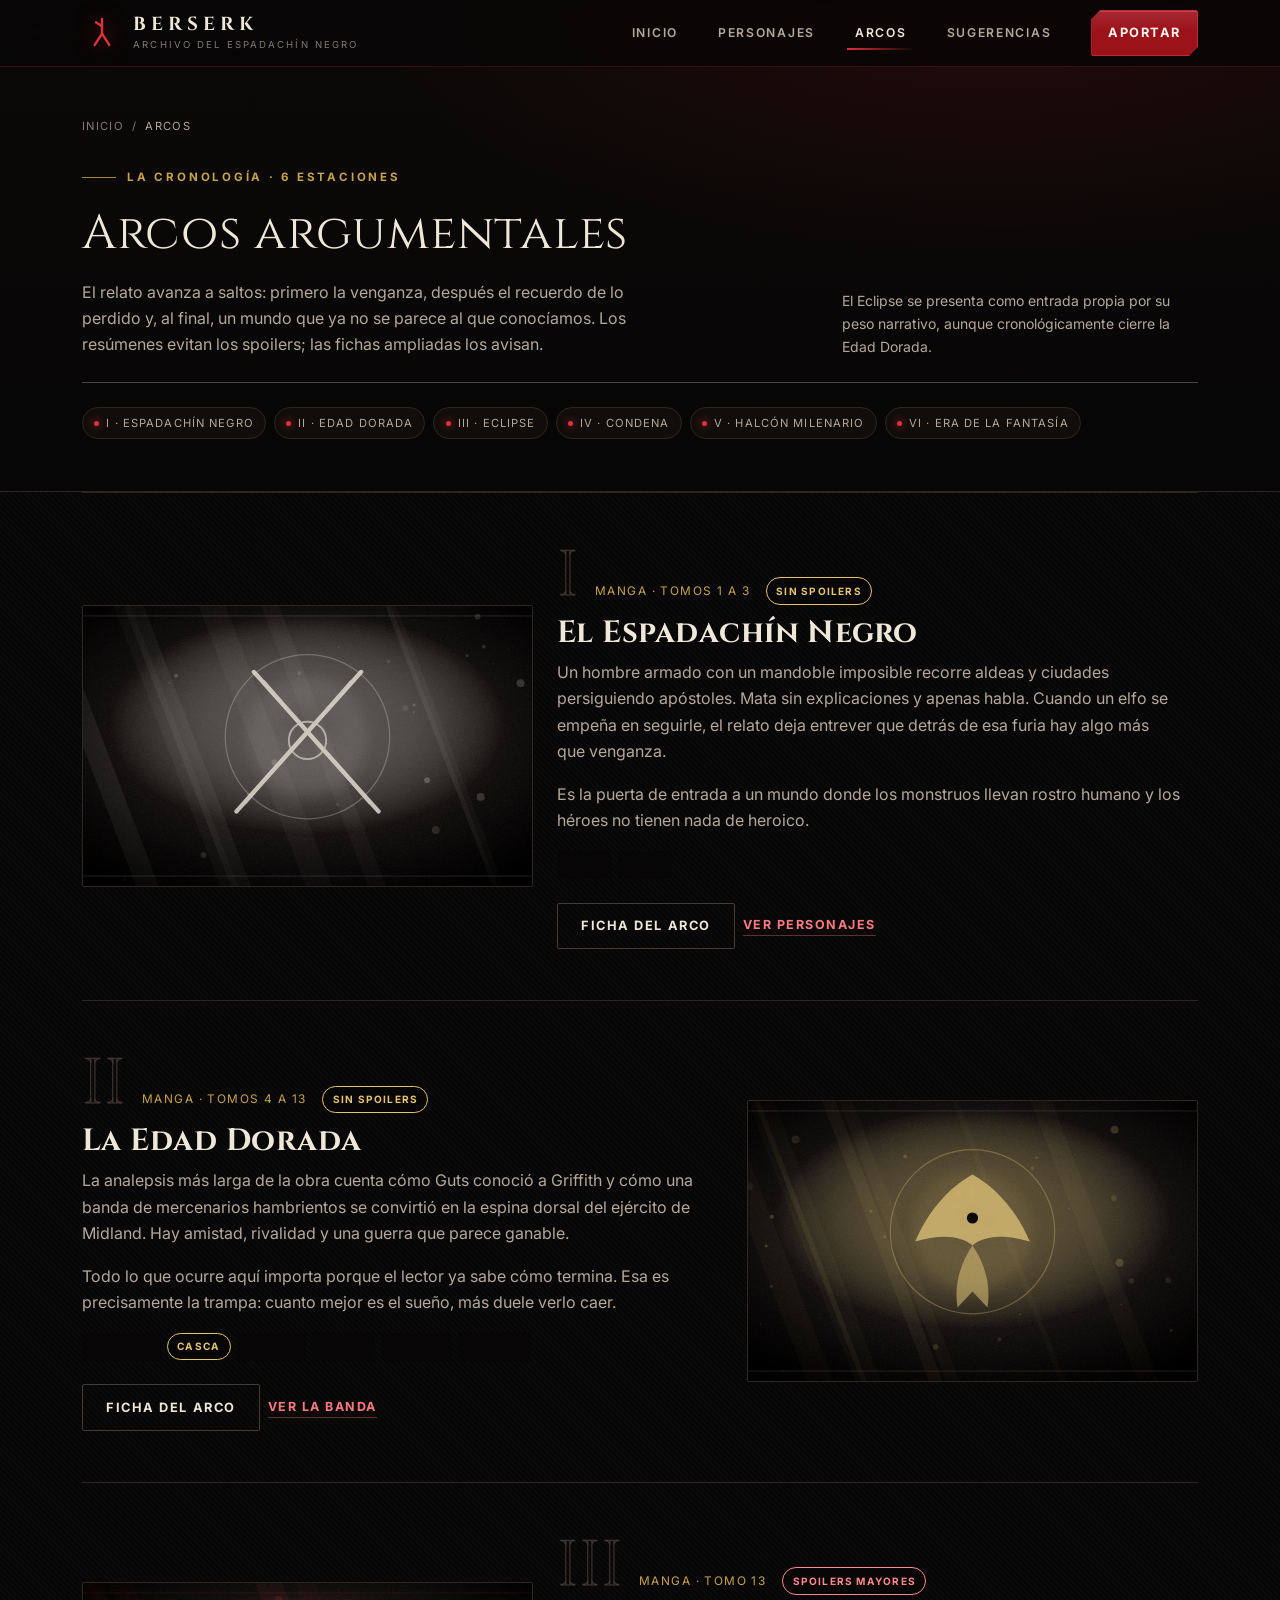
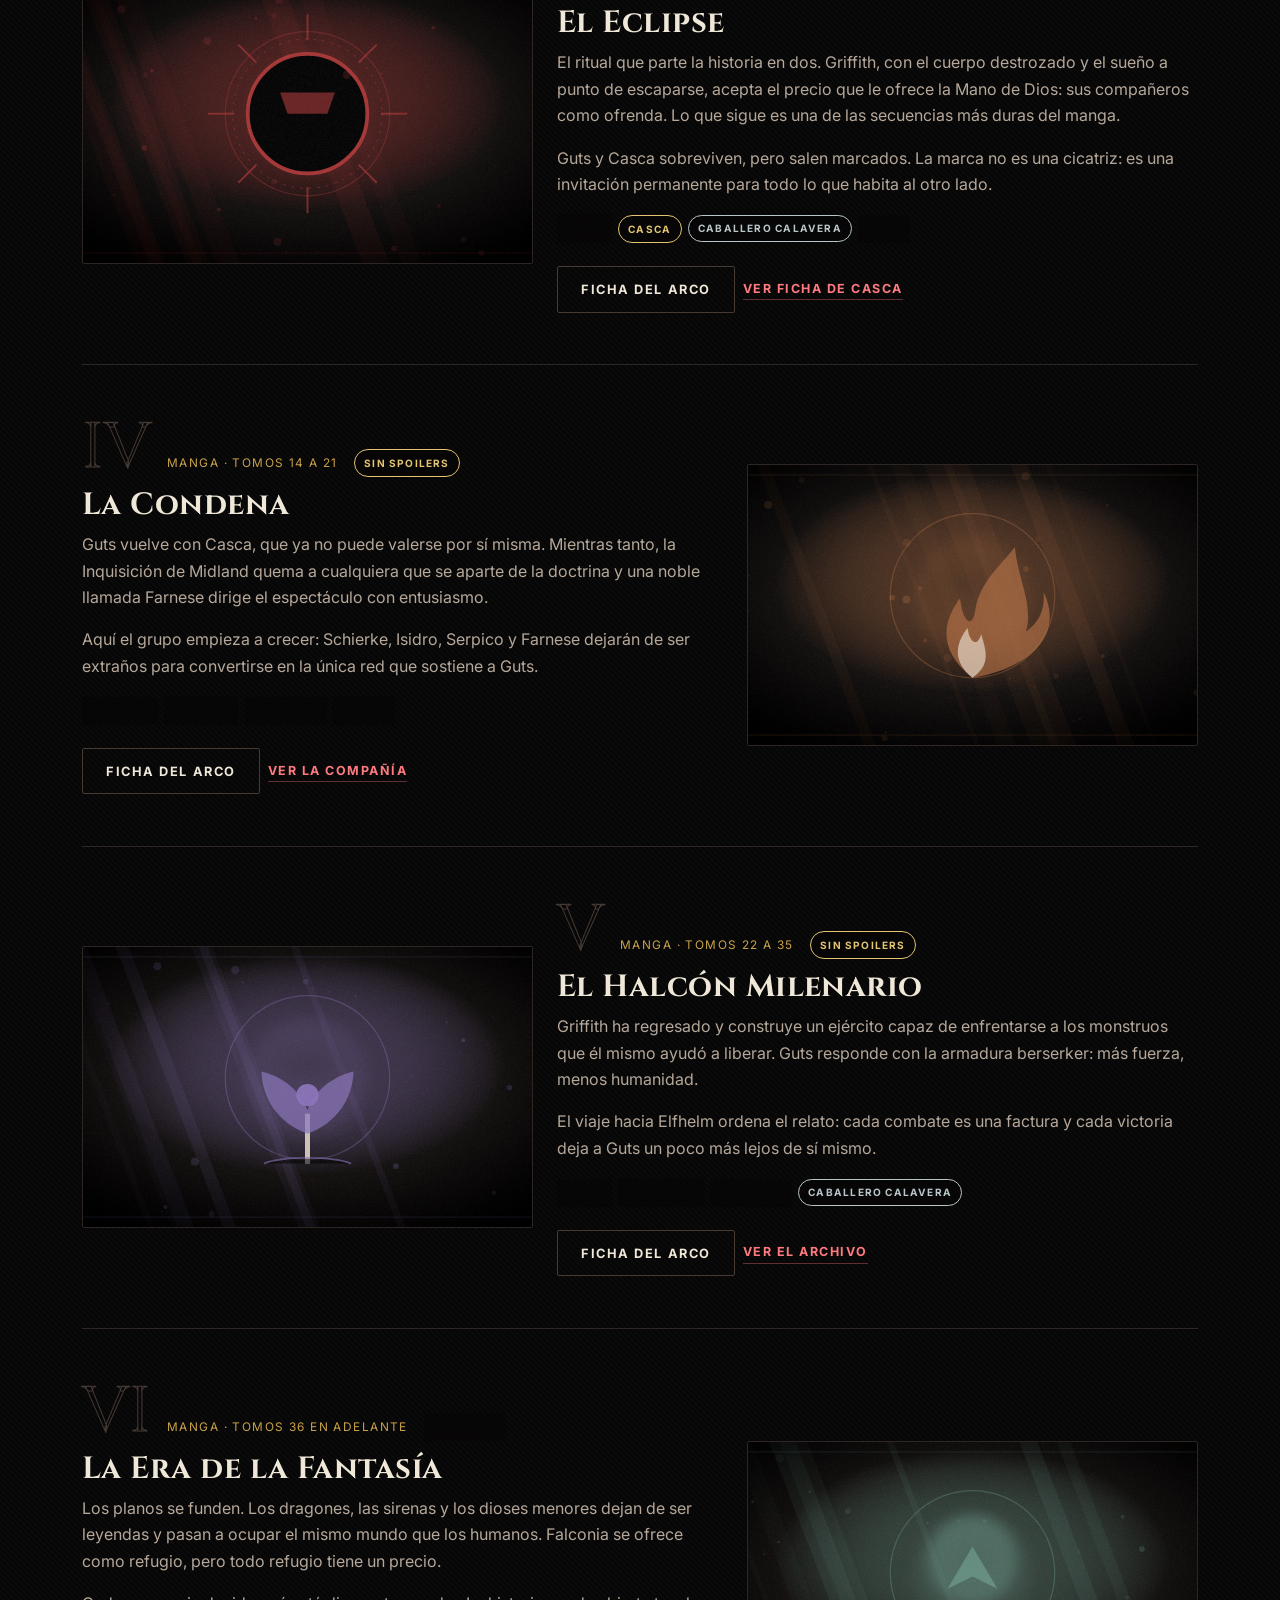
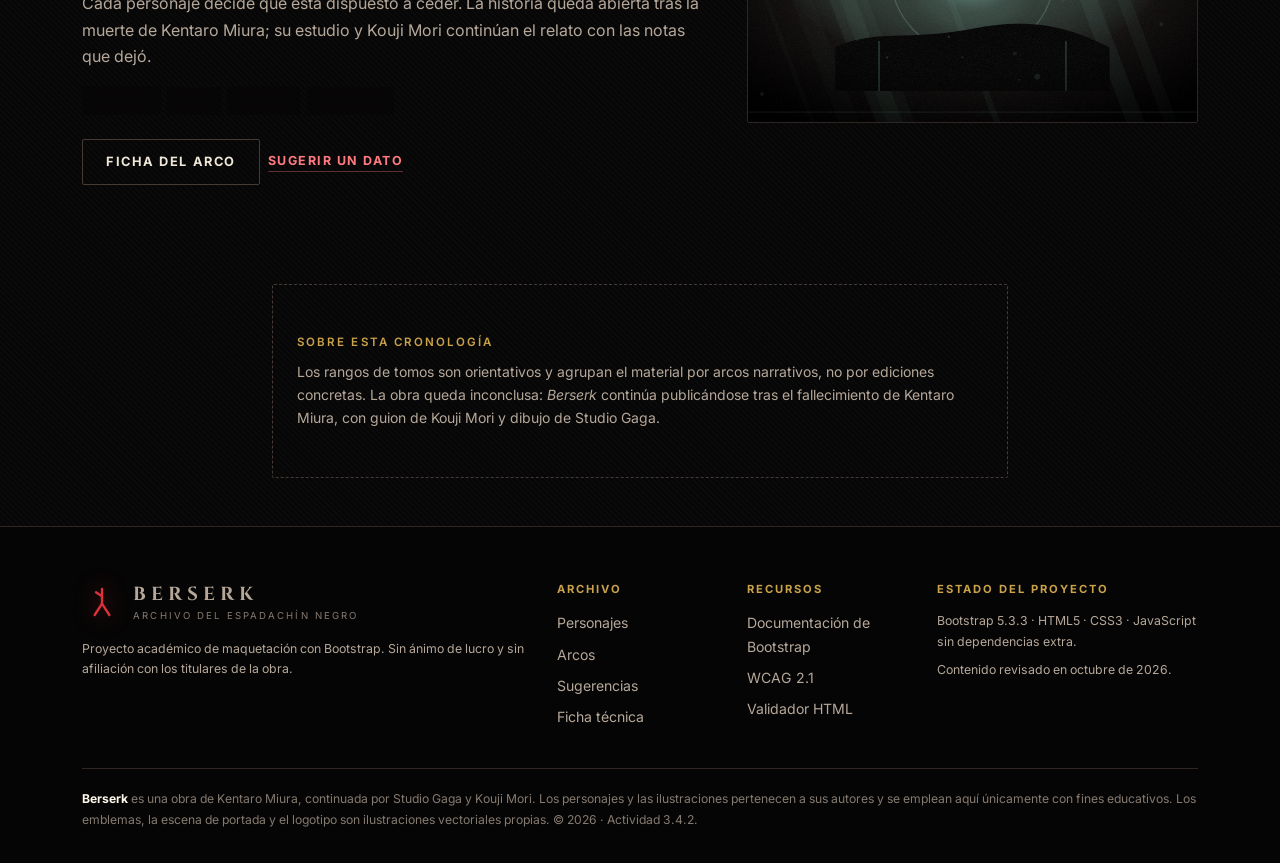
==== arcos.html @ 02c528f5 "Sitio web temático de Berserk con Bootstrap 5.3.3 Interfaz responsiva para la actividad 3.4.2: naveg" ====
<!DOCTYPE html>
<html lang="es" data-bs-theme="dark">
<head>
  <meta charset="utf-8">
  <meta name="viewport" content="width=device-width, initial-scale=1">
  <title>Arcos argumentales · Archivo del Espadachín Negro</title>
  <meta name="description" content="Cronología de los arcos de Berserk: Espadachín Negro, Edad Dorada, Eclipse, Condena, Halcón Milenario y Era de la Fantasía, con fichas ampliadas en modal.">
  <meta name="author" content="Luis · Actividad 3.4.2">
  <meta name="theme-color" content="#070606">
  <link rel="icon" href="assets/img/favicon.svg" type="image/svg+xml">
  <link rel="preconnect" href="https://fonts.googleapis.com">
  <link rel="preconnect" href="https://fonts.gstatic.com" crossorigin>
  <link href="https://fonts.googleapis.com/css2?family=Cinzel:wght@600;700&family=Inter:wght@400;500;600;700&display=swap" rel="stylesheet">
  <link rel="stylesheet" href="assets/vendor/bootstrap.min.css">
  <link rel="stylesheet" href="assets/css/estilos.css">
  <!-- Marca que JavaScript está activo: sin él, el contenido se muestra sin animaciones. -->
  <script>document.documentElement.classList.add("js");</script>
</head>
<body>
  <a class="emi-skip" href="#contenido">Saltar al contenido principal</a>

  <header>
    <nav class="navbar navbar-expand-lg fixed-top emi-navbar" aria-label="Navegación principal">
      <div class="container">
        <a class="navbar-brand emi-marca" href="index.html" aria-label="Archivo del Espadachín Negro, ir al inicio">
          <svg class="emi-marca__sello" viewBox="0 0 120 120" aria-hidden="true" focusable="false">
            <g fill="none" stroke="currentColor" stroke-width="7" stroke-linecap="round" stroke-linejoin="round">
              <path d="M60 18 L60 62"/><path d="M60 62 L38 96"/><path d="M60 62 L82 96"/><path d="M60 40 L42 28"/>
            </g>
          </svg>
          <span class="emi-marca__texto">
            <span class="emi-marca__titulo">Berserk</span>
            <span class="emi-marca__sub">Archivo del Espadachín Negro</span>
          </span>
        </a>

        <button class="navbar-toggler" type="button" data-bs-toggle="collapse" data-bs-target="#menuPrincipal"
                aria-controls="menuPrincipal" aria-expanded="false" aria-label="Abrir o cerrar el menú">
          <span class="navbar-toggler-icon"></span>
        </button>

        <div class="collapse navbar-collapse" id="menuPrincipal">
          <ul class="navbar-nav ms-auto align-items-lg-center gap-lg-4">
            <li class="nav-item"><a class="nav-link" href="index.html">Inicio</a></li>
            <li class="nav-item"><a class="nav-link" href="personajes.html">Personajes</a></li>
            <li class="nav-item"><a class="nav-link" href="arcos.html" aria-current="page">Arcos</a></li>
            <li class="nav-item"><a class="nav-link" href="sugerencias.html">Sugerencias</a></li>
            <li class="nav-item ms-lg-2">
              <a class="btn btn-sangre btn-sm px-3" href="sugerencias.html">Aportar</a>
            </li>
          </ul>
        </div>
      </div>
    </nav>
  </header>

  <main id="contenido">
    <!-- ===================================================================
         CABECERA DE PÁGINA
         =================================================================== -->
    <section class="emi-cabecera-pagina">
      <div class="container">
        <nav aria-label="Ruta de navegación">
          <ol class="breadcrumb emi-breadcrumb">
            <li class="breadcrumb-item"><a href="index.html">Inicio</a></li>
            <li class="breadcrumb-item active" aria-current="page">Arcos</li>
          </ol>
        </nav>

        <div class="row gy-4 align-items-end">
          <div class="col-12 col-lg-8">
            <p class="emi-eyebrow">La cronología · 6 estaciones</p>
            <h1 class="display-5 mb-3">Arcos argumentales</h1>
            <p class="emi-seccion__intro mb-0">
              El relato avanza a saltos: primero la venganza, después el recuerdo de lo
              perdido y, al final, un mundo que ya no se parece al que conocíamos. Los
              resúmenes evitan los spoilers; las fichas ampliadas los avisan.
            </p>
          </div>
          <div class="col-12 col-lg-4">
            <p class="small emi-texto-tenue mb-0">
              El Eclipse se presenta como entrada propia por su peso narrativo, aunque
              cronológicamente cierre la Edad Dorada.
            </p>
          </div>
        </div>

        <!-- Índice rápido -->
        <nav class="emi-indice-arcos mt-4 pt-4 border-top border-secondary-subtle" aria-label="Índice de arcos">
          <ul class="list-unstyled d-flex flex-wrap gap-2 mb-0">
            <li><a class="emi-chip text-decoration-none" href="#espadachin-negro">I · Espadachín Negro</a></li>
            <li><a class="emi-chip text-decoration-none" href="#edad-dorada">II · Edad Dorada</a></li>
            <li><a class="emi-chip text-decoration-none" href="#eclipse">III · Eclipse</a></li>
            <li><a class="emi-chip text-decoration-none" href="#condena">IV · Condena</a></li>
            <li><a class="emi-chip text-decoration-none" href="#halcon-milenario">V · Halcón Milenario</a></li>
            <li><a class="emi-chip text-decoration-none" href="#fantasia">VI · Era de la Fantasía</a></li>
          </ul>
        </nav>
      </div>
    </section>

    <div class="container pb-5">
      <!-- =================================================================
           I. ESPADACHÍN NEGRO
           ================================================================= -->
      <article class="arco" id="espadachin-negro" aria-labelledby="titulo-espadachin">
        <div class="row align-items-center g-4">
          <div class="col-12 col-lg-5">
            <div class="arco__imagen">
              <img src="assets/img/arcos/espadachin-negro.svg" alt="Emblema con dos espadas cruzadas"
                   width="800" height="450" loading="lazy" decoding="async">
            </div>
          </div>
          <div class="col-12 col-lg-7">
            <div class="d-flex flex-wrap align-items-baseline gap-3 mb-2">
              <span class="arco__numero" aria-hidden="true">I</span>
              <p class="arco__meta mb-0">Manga · tomos 1 a 3</p>
              <span class="emi-badge emi-badge--halcon">Sin spoilers</span>
            </div>
            <h2 class="arco__titulo" id="titulo-espadachin">El Espadachín Negro</h2>
            <p class="emi-texto-tenue">
              Un hombre armado con un mandoble imposible recorre aldeas y ciudades
              persiguiendo apóstoles. Mata sin explicaciones y apenas habla. Cuando un elfo
              se empeña en seguirle, el relato deja entrever que detrás de esa furia hay
              algo más que venganza.
            </p>
            <p class="emi-texto-tenue mb-3">
              Es la puerta de entrada a un mundo donde los monstruos llevan rostro humano y
              los héroes no tienen nada de heroico.
            </p>
            <ul class="emi-etiquetas list-unstyled mb-4">
              <li><a class="emi-badge emi-badge--guts text-decoration-none" href="personajes.html#guts">Guts</a></li>
              <li><a class="emi-badge emi-badge--guts text-decoration-none" href="personajes.html#puck">Puck</a></li>
            </ul>
            <div class="d-flex flex-wrap gap-2">
              <button class="btn btn-fantasma btn-sm" type="button" data-arco="espadachin-negro">Ficha del arco</button>
              <a class="btn-enlace align-self-center" href="personajes.html">Ver personajes</a>
            </div>
          </div>
        </div>
      </article>

      <!-- =================================================================
           II. EDAD DORADA
           ================================================================= -->
      <article class="arco" id="edad-dorada" aria-labelledby="titulo-edad">
        <div class="row align-items-center g-4">
          <div class="col-12 col-lg-5 order-lg-2">
            <div class="arco__imagen">
              <img src="assets/img/arcos/edad-dorada.svg" alt="Emblema con la silueta de un halcón"
                   width="800" height="450" loading="lazy" decoding="async">
            </div>
          </div>
          <div class="col-12 col-lg-7">
            <div class="d-flex flex-wrap align-items-baseline gap-3 mb-2">
              <span class="arco__numero" aria-hidden="true">II</span>
              <p class="arco__meta mb-0">Manga · tomos 4 a 13</p>
              <span class="emi-badge emi-badge--halcon">Sin spoilers</span>
            </div>
            <h2 class="arco__titulo" id="titulo-edad">La Edad Dorada</h2>
            <p class="emi-texto-tenue">
              La analepsis más larga de la obra cuenta cómo Guts conoció a Griffith y cómo
              una banda de mercenarios hambrientos se convirtió en la espina dorsal del
              ejército de Midland. Hay amistad, rivalidad y una guerra que parece ganable.
            </p>
            <p class="emi-texto-tenue mb-3">
              Todo lo que ocurre aquí importa porque el lector ya sabe cómo termina. Esa es
              precisamente la trampa: cuanto mejor es el sueño, más duele verlo caer.
            </p>
            <ul class="emi-etiquetas list-unstyled mb-4">
              <li><a class="emi-badge emi-badge--halcon text-decoration-none" href="personajes.html#griffith">Griffith</a></li>
              <li><a class="emi-badge emi-badge--halcon text-decoration-none" href="personajes.html#casca">Casca</a></li>
              <li><a class="emi-badge emi-badge--halcon text-decoration-none" href="personajes.html#judeau">Judeau</a></li>
              <li><a class="emi-badge emi-badge--halcon text-decoration-none" href="personajes.html#pippin">Pippin</a></li>
              <li><a class="emi-badge emi-badge--halcon text-decoration-none" href="personajes.html#corkus">Corkus</a></li>
              <li><a class="emi-badge emi-badge--halcon text-decoration-none" href="personajes.html#rickert">Rickert</a></li>
            </ul>
            <div class="d-flex flex-wrap gap-2">
              <button class="btn btn-fantasma btn-sm" type="button" data-arco="edad-dorada">Ficha del arco</button>
              <a class="btn-enlace align-self-center" href="personajes.html?faccion=halcon">Ver la banda</a>
            </div>
          </div>
        </div>
      </article>

      <!-- =================================================================
           III. ECLIPSE
           ================================================================= -->
      <article class="arco arco--spoiler" id="eclipse" aria-labelledby="titulo-eclipse">
        <div class="row align-items-center g-4">
          <div class="col-12 col-lg-5">
            <div class="arco__imagen">
              <img src="assets/img/arcos/eclipse.svg" alt="Emblema de un eclipse con corona de rayos"
                   width="800" height="450" loading="lazy" decoding="async">
            </div>
          </div>
          <div class="col-12 col-lg-7">
            <div class="d-flex flex-wrap align-items-baseline gap-3 mb-2">
              <span class="arco__numero" aria-hidden="true">III</span>
              <p class="arco__meta mb-0">Manga · tomo 13</p>
              <span class="emi-badge emi-badge--guts">Spoilers mayores</span>
            </div>
            <h2 class="arco__titulo" id="titulo-eclipse">El Eclipse</h2>
            <p class="emi-texto-tenue">
              El ritual que parte la historia en dos. Griffith, con el cuerpo destrozado y
              el sueño a punto de escaparse, acepta el precio que le ofrece la Mano de Dios:
              sus compañeros como ofrenda. Lo que sigue es una de las secuencias más duras
              del manga.
            </p>
            <p class="emi-texto-tenue mb-3">
              Guts y Casca sobreviven, pero salen marcados. La marca no es una cicatriz: es
              una invitación permanente para todo lo que habita al otro lado.
            </p>
            <ul class="emi-etiquetas list-unstyled mb-4">
              <li><a class="emi-badge emi-badge--guts text-decoration-none" href="personajes.html#guts">Guts</a></li>
              <li><a class="emi-badge emi-badge--halcon text-decoration-none" href="personajes.html#casca">Casca</a></li>
              <li><a class="emi-badge emi-badge--solitario text-decoration-none" href="personajes.html#skullknight">Caballero Calavera</a></li>
              <li><a class="emi-badge emi-badge--mano text-decoration-none" href="personajes.html#void">Void</a></li>
            </ul>
            <div class="d-flex flex-wrap gap-2">
              <button class="btn btn-fantasma btn-sm" type="button" data-arco="eclipse">Ficha del arco</button>
              <a class="btn-enlace align-self-center" href="personajes.html#casca">Ver ficha de Casca</a>
            </div>
          </div>
        </div>
      </article>

      <!-- =================================================================
           IV. CONDENA
           ================================================================= -->
      <article class="arco" id="condena" aria-labelledby="titulo-condena">
        <div class="row align-items-center g-4">
          <div class="col-12 col-lg-5 order-lg-2">
            <div class="arco__imagen">
              <img src="assets/img/arcos/condena.svg" alt="Emblema con una llama inquisitorial"
                   width="800" height="450" loading="lazy" decoding="async">
            </div>
          </div>
          <div class="col-12 col-lg-7">
            <div class="d-flex flex-wrap align-items-baseline gap-3 mb-2">
              <span class="arco__numero" aria-hidden="true">IV</span>
              <p class="arco__meta mb-0">Manga · tomos 14 a 21</p>
              <span class="emi-badge emi-badge--halcon">Sin spoilers</span>
            </div>
            <h2 class="arco__titulo" id="titulo-condena">La Condena</h2>
            <p class="emi-texto-tenue">
              Guts vuelve con Casca, que ya no puede valerse por sí misma. Mientras tanto,
              la Inquisición de Midland quema a cualquiera que se aparte de la doctrina y
              una noble llamada Farnese dirige el espectáculo con entusiasmo.
            </p>
            <p class="emi-texto-tenue mb-3">
              Aquí el grupo empieza a crecer: Schierke, Isidro, Serpico y Farnese dejarán de
              ser extraños para convertirse en la única red que sostiene a Guts.
            </p>
            <ul class="emi-etiquetas list-unstyled mb-4">
              <li><a class="emi-badge emi-badge--guts text-decoration-none" href="personajes.html#farnese">Farnese</a></li>
              <li><a class="emi-badge emi-badge--guts text-decoration-none" href="personajes.html#serpico">Serpico</a></li>
              <li><a class="emi-badge emi-badge--guts text-decoration-none" href="personajes.html#schierke">Schierke</a></li>
              <li><a class="emi-badge emi-badge--guts text-decoration-none" href="personajes.html#isidro">Isidro</a></li>
            </ul>
            <div class="d-flex flex-wrap gap-2">
              <button class="btn btn-fantasma btn-sm" type="button" data-arco="condena">Ficha del arco</button>
              <a class="btn-enlace align-self-center" href="personajes.html?faccion=guts">Ver la compañía</a>
            </div>
          </div>
        </div>
      </article>

      <!-- =================================================================
           V. HALCÓN MILENARIO
           ================================================================= -->
      <article class="arco" id="halcon-milenario" aria-labelledby="titulo-halcon">
        <div class="row align-items-center g-4">
          <div class="col-12 col-lg-5">
            <div class="arco__imagen">
              <img src="assets/img/arcos/halcon-milenario.svg" alt="Emblema con un árbol y una luna creciente"
                   width="800" height="450" loading="lazy" decoding="async">
            </div>
          </div>
          <div class="col-12 col-lg-7">
            <div class="d-flex flex-wrap align-items-baseline gap-3 mb-2">
              <span class="arco__numero" aria-hidden="true">V</span>
              <p class="arco__meta mb-0">Manga · tomos 22 a 35</p>
              <span class="emi-badge emi-badge--halcon">Sin spoilers</span>
            </div>
            <h2 class="arco__titulo" id="titulo-halcon">El Halcón Milenario</h2>
            <p class="emi-texto-tenue">
              Griffith ha regresado y construye un ejército capaz de enfrentarse a los
              monstruos que él mismo ayudó a liberar. Guts responde con la armadura
              berserker: más fuerza, menos humanidad.
            </p>
            <p class="emi-texto-tenue mb-3">
              El viaje hacia Elfhelm ordena el relato: cada combate es una factura y cada
              victoria deja a Guts un poco más lejos de sí mismo.
            </p>
            <ul class="emi-etiquetas list-unstyled mb-4">
              <li><a class="emi-badge emi-badge--apostol text-decoration-none" href="personajes.html#zodd">Zodd</a></li>
              <li><a class="emi-badge emi-badge--apostol text-decoration-none" href="personajes.html#grunbeld">Grunbeld</a></li>
              <li><a class="emi-badge emi-badge--guts text-decoration-none" href="personajes.html#schierke">Schierke</a></li>
              <li><a class="emi-badge emi-badge--solitario text-decoration-none" href="personajes.html#skullknight">Caballero Calavera</a></li>
            </ul>
            <div class="d-flex flex-wrap gap-2">
              <button class="btn btn-fantasma btn-sm" type="button" data-arco="halcon-milenario">Ficha del arco</button>
              <a class="btn-enlace align-self-center" href="personajes.html">Ver el archivo</a>
            </div>
          </div>
        </div>
      </article>

      <!-- =================================================================
           VI. ERA DE LA FANTASÍA
           ================================================================= -->
      <article class="arco arco--spoiler" id="fantasia" aria-labelledby="titulo-fantasia">
        <div class="row align-items-center g-4">
          <div class="col-12 col-lg-5 order-lg-2">
            <div class="arco__imagen">
              <img src="assets/img/arcos/fantasia.svg" alt="Emblema de un acantilado bajo una luna"
                   width="800" height="450" loading="lazy" decoding="async">
            </div>
          </div>
          <div class="col-12 col-lg-7">
            <div class="d-flex flex-wrap align-items-baseline gap-3 mb-2">
              <span class="arco__numero" aria-hidden="true">VI</span>
              <p class="arco__meta mb-0">Manga · tomos 36 en adelante</p>
              <span class="emi-badge emi-badge--guts">Spoilers</span>
            </div>
            <h2 class="arco__titulo" id="titulo-fantasia">La Era de la Fantasía</h2>
            <p class="emi-texto-tenue">
              Los planos se funden. Los dragones, las sirenas y los dioses menores dejan de
              ser leyendas y pasan a ocupar el mismo mundo que los humanos. Falconia se
              ofrece como refugio, pero todo refugio tiene un precio.
            </p>
            <p class="emi-texto-tenue mb-3">
              Cada personaje decide qué está dispuesto a ceder. La historia queda abierta
              tras la muerte de Kentaro Miura; su estudio y Kouji Mori continúan el relato
              con las notas que dejó.
            </p>
            <ul class="emi-etiquetas list-unstyled mb-4">
              <li><a class="emi-badge emi-badge--halcon text-decoration-none" href="personajes.html#griffith">Griffith</a></li>
              <li><a class="emi-badge emi-badge--guts text-decoration-none" href="personajes.html#guts">Guts</a></li>
              <li><a class="emi-badge emi-badge--halcon text-decoration-none" href="personajes.html#rickert">Rickert</a></li>
              <li><a class="emi-badge emi-badge--apostol text-decoration-none" href="personajes.html#grunbeld">Grunbeld</a></li>
            </ul>
            <div class="d-flex flex-wrap gap-2">
              <button class="btn btn-fantasma btn-sm" type="button" data-arco="fantasia">Ficha del arco</button>
              <a class="btn-enlace align-self-center" href="sugerencias.html">Sugerir un dato</a>
            </div>
          </div>
        </div>
      </article>

      <!-- Nota de cierre -->
      <div class="row justify-content-center pt-5">
        <div class="col-12 col-lg-8">
          <div class="emi-vacio text-start">
            <p class="emi-mini emi-texto-oro mb-2">Sobre esta cronología</p>
            <p class="mb-0 small">
              Los rangos de tomos son orientativos y agrupan el material por arcos narrativos,
              no por ediciones concretas. La obra queda inconclusa: <em>Berserk</em> continúa
              publicándose tras el fallecimiento de Kentaro Miura, con guion de Kouji Mori y
              dibujo de Studio Gaga.
            </p>
          </div>
        </div>
      </div>
    </div>
  </main>

  <!-- =====================================================================
       MODAL DE ARCO
       ===================================================================== -->
  <div class="modal fade modal-archivo" id="modalArco" tabindex="-1" aria-labelledby="modalArcoLabel">
    <div class="modal-dialog modal-lg modal-dialog-centered modal-dialog-scrollable">
      <div class="modal-content">
        <div class="modal-header">
          <div>
            <p class="emi-texto-oro emi-mini mb-1" id="arcoNumero">Arco</p>
            <h2 class="modal-title h3" id="modalArcoLabel">Ficha del arco</h2>
            <p class="small emi-texto-tenue mb-0" id="arcoMeta"></p>
          </div>
          <button type="button" class="btn-close" data-bs-dismiss="modal" aria-label="Cerrar la ficha del arco"></button>
        </div>

        <div class="modal-body">
          <img class="w-100 rounded-1 border border-secondary-subtle mb-4" id="arcoImagen" alt=""
               width="800" height="450" style="aspect-ratio: 16 / 9; object-fit: cover;">

          <div class="alert alert-danger border-danger-subtle bg-transparent py-2 px-3 small" id="arcoSpoiler" hidden>
            <strong>Aviso:</strong> este arco contiene revelaciones importantes de la trama.
          </div>

          <p class="mb-4" id="arcoDetalle"></p>

          <h3 class="emi-mini emi-texto-oro mb-3">Personajes presentes</h3>
          <ul class="emi-etiquetas list-unstyled mb-0" id="arcoPersonajes"></ul>
        </div>

        <div class="modal-footer">
          <a class="btn btn-fantasma btn-sm" href="personajes.html">Abrir el catálogo</a>
          <button type="button" class="btn btn-sangre btn-sm" data-bs-dismiss="modal">Volver a la cronología</button>
        </div>
      </div>
    </div>
  </div>

  <!-- =====================================================================
       PIE DE PÁGINA
       ===================================================================== -->
  <footer class="emi-footer">
    <div class="container">
      <div class="row g-4">
        <div class="col-12 col-lg-5">
          <a class="emi-marca mb-3" href="index.html" aria-label="Archivo del Espadachín Negro, ir al inicio">
            <svg class="emi-marca__sello" viewBox="0 0 120 120" aria-hidden="true" focusable="false">
              <g fill="none" stroke="currentColor" stroke-width="7" stroke-linecap="round" stroke-linejoin="round">
                <path d="M60 18 L60 62"/><path d="M60 62 L38 96"/><path d="M60 62 L82 96"/><path d="M60 40 L42 28"/>
              </g>
            </svg>
            <span class="emi-marca__texto">
              <span class="emi-marca__titulo">Berserk</span>
              <span class="emi-marca__sub">Archivo del Espadachín Negro</span>
            </span>
          </a>
          <p class="small mb-0">
            Proyecto académico de maquetación con Bootstrap. Sin ánimo de lucro y sin
            afiliación con los titulares de la obra.
          </p>
        </div>

        <div class="col-6 col-lg-2">
          <h2>Archivo</h2>
          <ul class="emi-footer__lista">
            <li><a href="personajes.html">Personajes</a></li>
            <li><a href="arcos.html">Arcos</a></li>
            <li><a href="sugerencias.html">Sugerencias</a></li>
            <li><a href="index.html#tecnica">Ficha técnica</a></li>
          </ul>
        </div>

        <div class="col-6 col-lg-2">
          <h2>Recursos</h2>
          <ul class="emi-footer__lista">
            <li><a href="https://getbootstrap.com/docs/5.3/" target="_blank" rel="noopener noreferrer">Documentación de Bootstrap</a></li>
            <li><a href="https://www.w3.org/WAI/WCAG21/quickref/" target="_blank" rel="noopener noreferrer">WCAG 2.1</a></li>
            <li><a href="https://validator.w3.org/" target="_blank" rel="noopener noreferrer">Validador HTML</a></li>
          </ul>
        </div>

        <div class="col-12 col-lg-3">
          <h2>Estado del proyecto</h2>
          <p class="small mb-2">Bootstrap 5.3.3 · HTML5 · CSS3 · JavaScript sin dependencias extra.</p>
          <p class="small mb-0">
            Contenido revisado en <time datetime="2026-10-26">octubre de 2026</time>.
          </p>
        </div>
      </div>

      <p class="emi-footer__legal mb-0">
        <strong>Berserk</strong> es una obra de Kentaro Miura, continuada por Studio Gaga y
        Kouji Mori. Los personajes y las ilustraciones pertenecen a sus autores y se emplean
        aquí únicamente con fines educativos. Los emblemas, la escena de portada y el
        logotipo son ilustraciones vectoriales propias. © <span data-anio>2026</span> ·
        Actividad 3.4.2.
      </p>
    </div>
  </footer>

  <script src="assets/vendor/bootstrap.bundle.min.js"></script>
  <script src="assets/js/datos.js"></script>
  <script src="assets/js/comun.js"></script>
  <script src="assets/js/arcos.js"></script>
</body>
</html>
---- assets/css/estilos.css ----
/* ==========================================================================
   ARCHIVO DEL ESPADACHÍN NEGRO — hoja de estilos principal
   Actividad 3.4.2 · Bootstrap 5.3.3
   --------------------------------------------------------------------------
   Organización:
     01. Tokens de diseño (variables)
     02. Base y tipografía
     03. Utilidades propias
     04. Navegación
     05. Botones y enlaces
     06. Portada (hero)
     07. Secciones y títulos
     08. Tarjetas de personaje
     09. Barra de filtros y paginación
     10. Tabla comparativa
     11. Arcos argumentales
     12. Formularios
     13. Modales
     14. Pie de página
     15. Animaciones y accesibilidad
     16. Ajustes responsive
   ========================================================================== */

/* 01. TOKENS DE DISEÑO ==================================================== */
:root {
  /* Paleta: carbón, hierro, sangre seca y hueso. */
  --emi-tinta: #070606;
  --emi-carbon: #0e0b0a;
  --emi-superficie: #14100e;
  --emi-hierro: #1d1815;
  --emi-borde: #2e2622;
  --emi-borde-claro: #453a34;
  --emi-sangre: #9c1219;
  --emi-sangre-oscura: #6d0b11;
  --emi-brasa: #e0313a;
  --emi-brasa-clara: #ff7a80;
  --emi-oro: #c9a24a;
  --emi-hueso: #efe7d8;
  --emi-ceniza: #b5a89a;
  --emi-ceniza-oscura: #857a6f;

  /* Tipografía */
  --emi-display: "Cinzel", "Iowan Old Style", "Palatino Linotype", Palatino, Georgia, serif;
  --emi-texto: "Inter", system-ui, -apple-system, "Segoe UI", Roboto, "Helvetica Neue", Arial, sans-serif;

  /* Medidas */
  --emi-radio: 2px;
  --emi-sombra: 0 22px 48px -26px rgba(0, 0, 0, .95);
  --emi-transicion: 220ms ease;

  /* Ajustes de Bootstrap */
  --bs-body-bg: var(--emi-tinta);
  --bs-body-color: var(--emi-hueso);
  --bs-body-font-family: var(--emi-texto);
  --bs-border-color: var(--emi-borde);
  --bs-link-color: var(--emi-brasa-clara);
  --bs-link-hover-color: #ffb0b4;
  --bs-emphasis-color: var(--emi-hueso);
  --bs-secondary-color: var(--emi-ceniza);
  --bs-tertiary-bg: var(--emi-superficie);
  --bs-focus-ring-color: rgba(224, 49, 58, .35);
}

/* 02. BASE Y TIPOGRAFÍA =================================================== */
html {
  scroll-behavior: smooth;
  /* Compensa la barra de navegación fija al saltar a un ancla. */
  scroll-padding-top: 6rem;
}

body {
  background-color: var(--emi-tinta);
  /* Viñeta + trama fina: textura de papel viejo sin cargar imágenes. */
  background-image:
    radial-gradient(1200px 620px at 50% -10%, rgba(156, 18, 25, .16), transparent 70%),
    radial-gradient(900px 500px at 100% 100%, rgba(201, 162, 74, .05), transparent 70%),
    repeating-linear-gradient(45deg, rgba(255, 255, 255, .014) 0 2px, transparent 2px 4px);
  color: var(--emi-hueso);
  font-family: var(--emi-texto);
  font-size: 1rem;
  line-height: 1.65;
  -webkit-font-smoothing: antialiased;
  overflow-x: hidden;
}

h1, h2, h3, h4, .emi-display {
  font-family: var(--emi-display);
  font-weight: 700;
  letter-spacing: .015em;
  line-height: 1.1;
  color: var(--emi-hueso);
  text-wrap: balance;
}

p { text-wrap: pretty; }

strong { color: #fff8ec; }

::selection {
  background: var(--emi-sangre);
  color: #fff;
}

/* Enlace de salto para lectores de pantalla y teclado. */
.emi-skip {
  position: absolute;
  top: -100px;
  left: 1rem;
  z-index: 2000;
  padding: .7rem 1.1rem;
  background: var(--emi-brasa);
  color: #17090a;
  font-weight: 700;
  text-decoration: none;
  border-radius: var(--emi-radio);
}
.emi-skip:focus { top: 1rem; }

/* 03. UTILIDADES PROPIAS ================================================== */
.emi-borde-sup { border-top: 1px solid var(--emi-borde); }
.emi-texto-tenue { color: var(--emi-ceniza) !important; }
.emi-texto-oro { color: var(--emi-oro) !important; }
.emi-texto-brasa { color: var(--emi-brasa-clara) !important; }
.emi-max-lectura { max-width: 68ch; }
.emi-mini {
  font-size: .72rem;
  letter-spacing: .18em;
  text-transform: uppercase;
  font-weight: 600;
}

/* 04. NAVEGACIÓN ========================================================== */
.emi-navbar {
  background: rgba(7, 6, 6, .82);
  -webkit-backdrop-filter: blur(14px) saturate(140%);
  backdrop-filter: blur(14px) saturate(140%);
  border-bottom: 1px solid rgba(224, 49, 58, .22);
  transition: background var(--emi-transicion), box-shadow var(--emi-transicion);
}

.emi-navbar.is-scrolled {
  background: rgba(7, 6, 6, .96);
  box-shadow: 0 12px 30px -20px #000;
}

.emi-marca {
  display: inline-flex;
  align-items: center;
  gap: .7rem;
  color: var(--emi-hueso);
  text-decoration: none;
}

.emi-marca__sello {
  width: 40px;
  height: 40px;
  flex: 0 0 auto;
  color: var(--emi-brasa);
  filter: drop-shadow(0 0 10px rgba(224, 49, 58, .5));
}

.emi-marca__texto {
  display: flex;
  flex-direction: column;
  line-height: 1;
}

.emi-marca__titulo {
  font-family: var(--emi-display);
  font-size: 1.18rem;
  font-weight: 700;
  letter-spacing: .26em;
  text-transform: uppercase;
}

.emi-marca__sub {
  margin-top: .35rem;
  font-size: .6rem;
  letter-spacing: .22em;
  text-transform: uppercase;
  color: var(--emi-ceniza-oscura);
}

.emi-navbar .nav-link {
  color: var(--emi-ceniza);
  font-size: .76rem;
  font-weight: 600;
  letter-spacing: .14em;
  text-transform: uppercase;
  padding: .65rem .15rem;
  position: relative;
}

.emi-navbar .nav-link::after {
  content: "";
  position: absolute;
  left: 0;
  bottom: .2rem;
  width: 0;
  height: 2px;
  background: linear-gradient(90deg, var(--emi-brasa), transparent);
  transition: width var(--emi-transicion);
}

.emi-navbar .nav-link:hover,
.emi-navbar .nav-link:focus-visible,
.emi-navbar .nav-link[aria-current="page"] {
  color: var(--emi-hueso);
}

.emi-navbar .nav-link:hover::after,
.emi-navbar .nav-link:focus-visible::after,
.emi-navbar .nav-link[aria-current="page"]::after {
  width: 100%;
}

.emi-navbar .navbar-toggler {
  border: 1px solid var(--emi-borde-claro);
  padding: .45rem .6rem;
  border-radius: var(--emi-radio);
}
.emi-navbar .navbar-toggler:focus { box-shadow: 0 0 0 .2rem rgba(224, 49, 58, .3); }
.emi-navbar .navbar-toggler-icon {
  background-image: url("data:image/svg+xml,%3csvg xmlns='http://www.w3.org/2000/svg' viewBox='0 0 30 30'%3e%3cpath stroke='%23efe7d8' stroke-linecap='round' stroke-width='2' d='M4 7h22M4 15h22M4 23h22'/%3e%3c/svg%3e");
}

@media (max-width: 991.98px) {
  .emi-navbar .navbar-collapse {
    margin-top: .8rem;
    padding: .6rem 0 1rem;
    border-top: 1px solid var(--emi-borde);
  }
  .emi-navbar .nav-link { padding: .8rem 0; }
  .emi-navbar .nav-link::after { bottom: .45rem; }
}

/* 05. BOTONES Y ENLACES ==================================================== */
.btn {
  --bs-btn-border-radius: var(--emi-radio);
  font-size: .8rem;
  font-weight: 700;
  letter-spacing: .12em;
  text-transform: uppercase;
  padding: .78rem 1.45rem;
  transition: transform var(--emi-transicion), background var(--emi-transicion),
              border-color var(--emi-transicion), color var(--emi-transicion);
}

.btn-sangre {
  --bs-btn-color: #fff6f3;
  --bs-btn-bg: var(--emi-sangre);
  --bs-btn-border-color: #c2262e;
  --bs-btn-hover-color: #fff;
  --bs-btn-hover-bg: #b8161f;
  --bs-btn-hover-border-color: var(--emi-brasa);
  --bs-btn-active-bg: var(--emi-sangre-oscura);
  --bs-btn-active-border-color: var(--emi-brasa);
  background-image: linear-gradient(180deg, rgba(255, 255, 255, .1), transparent 45%);
  box-shadow: inset 0 1px 0 rgba(255, 255, 255, .16), 0 12px 24px -18px var(--emi-brasa);
  clip-path: polygon(9px 0, 100% 0, 100% calc(100% - 9px), calc(100% - 9px) 100%, 0 100%, 0 9px);
}
.btn-sangre:hover { transform: translateY(-1px); }

.btn-fantasma {
  --bs-btn-color: var(--emi-hueso);
  --bs-btn-bg: transparent;
  --bs-btn-border-color: var(--emi-borde-claro);
  --bs-btn-hover-color: #fff;
  --bs-btn-hover-bg: rgba(224, 49, 58, .1);
  --bs-btn-hover-border-color: var(--emi-brasa);
  --bs-btn-active-bg: rgba(224, 49, 58, .18);
  --bs-btn-active-border-color: var(--emi-brasa);
}
.btn-fantasma:hover { transform: translateY(-1px); }

.btn-enlace {
  padding: 0;
  border: 0;
  background: none;
  color: var(--emi-brasa-clara);
  font-size: .78rem;
  font-weight: 700;
  letter-spacing: .12em;
  text-transform: uppercase;
  text-decoration: none;
  border-bottom: 1px solid rgba(255, 122, 128, .35);
  border-radius: 0;
}
.btn-enlace:hover,
.btn-enlace:focus-visible { color: #ffd9db; border-bottom-color: #ffd9db; }

/* 06. PORTADA ============================================================= */
.emi-hero {
  position: relative;
  min-height: clamp(600px, 92svh, 880px);
  display: flex;
  align-items: center;
  padding: clamp(7rem, 14vh, 10rem) 0 clamp(3.5rem, 8vh, 6rem);
  background-image: url("../img/heroe.svg");
  background-size: cover;
  background-position: center 40%;
  isolation: isolate;
}

.emi-hero::before {
  content: "";
  position: absolute;
  inset: 0;
  z-index: -1;
  background:
    linear-gradient(90deg, rgba(7, 6, 6, .96) 0%, rgba(7, 6, 6, .86) 38%, rgba(7, 6, 6, .35) 70%, rgba(7, 6, 6, .55) 100%),
    linear-gradient(0deg, var(--emi-tinta) 2%, transparent 45%);
}

.emi-hero__contenido { max-width: 42rem; }

.emi-hero h1 {
  font-size: clamp(2.6rem, 6.4vw, 4.9rem);
  line-height: .98;
  margin-bottom: 1.4rem;
}

.emi-hero h1 em {
  font-style: normal;
  color: var(--emi-brasa-clara);
  text-shadow: 0 0 34px rgba(224, 49, 58, .45);
}

.emi-hero__entradilla {
  font-size: clamp(1rem, 1.4vw, 1.16rem);
  color: var(--emi-ceniza);
  max-width: 34rem;
  margin-bottom: 2rem;
}

.emi-eyebrow {
  display: inline-flex;
  align-items: center;
  gap: .7rem;
  margin-bottom: 1.1rem;
  color: var(--emi-oro);
  font-size: .72rem;
  font-weight: 700;
  letter-spacing: .24em;
  text-transform: uppercase;
}

.emi-eyebrow::before {
  content: "";
  width: 34px;
  height: 1px;
  background: var(--emi-oro);
  opacity: .8;
}

.emi-chips {
  display: flex;
  flex-wrap: wrap;
  gap: .5rem;
  margin-top: 2.2rem;
  padding: 0;
  list-style: none;
}

.emi-chip {
  display: inline-flex;
  align-items: center;
  gap: .45rem;
  padding: .36rem .7rem;
  border: 1px solid var(--emi-borde);
  background: rgba(20, 16, 14, .7);
  color: var(--emi-ceniza);
  font-size: .7rem;
  letter-spacing: .1em;
  text-transform: uppercase;
  border-radius: 999px;
}

.emi-chip::before {
  content: "";
  width: 5px;
  height: 5px;
  border-radius: 50%;
  background: var(--emi-brasa);
  box-shadow: 0 0 8px var(--emi-brasa);
}

/* 07. SECCIONES Y TÍTULOS ================================================= */
.emi-cabecera-pagina {
  padding: clamp(7rem, 13vh, 9.5rem) 0 clamp(2.25rem, 4vw, 3.25rem);
  border-bottom: 1px solid var(--emi-borde);
  background:
    radial-gradient(900px 380px at 78% 0%, rgba(156, 18, 25, .18), transparent 70%),
    linear-gradient(180deg, #0b0908, var(--emi-tinta));
}

.emi-breadcrumb {
  --bs-breadcrumb-divider-color: var(--emi-ceniza-oscura);
  --bs-breadcrumb-item-active-color: var(--emi-ceniza);
  font-size: .7rem;
  letter-spacing: .12em;
  text-transform: uppercase;
  margin-bottom: 1.5rem;
}
.emi-breadcrumb a {
  color: var(--emi-ceniza-oscura);
  text-decoration: none;
}
.emi-breadcrumb a:hover,
.emi-breadcrumb a:focus-visible { color: var(--emi-brasa-clara); }

.emi-lista-habilidades {
  list-style: none;
  margin: 0;
  padding: 0;
  display: grid;
  gap: .45rem;
  font-size: .88rem;
  color: var(--emi-ceniza);
}
.emi-lista-habilidades li {
  position: relative;
  padding-left: 1.15rem;
}
.emi-lista-habilidades li::before {
  content: "";
  position: absolute;
  top: .62em;
  left: 0;
  width: 6px;
  height: 6px;
  background: var(--emi-brasa);
  transform: rotate(45deg);
}

.emi-seccion { padding-block: clamp(3.75rem, 7vw, 6.5rem); }
.emi-seccion--alterna {
  background:
    linear-gradient(180deg, transparent, rgba(156, 18, 25, .05) 40%, transparent),
    var(--emi-carbon);
  border-block: 1px solid var(--emi-borde);
}

.emi-titulo {
  font-size: clamp(1.9rem, 3.6vw, 2.9rem);
  margin-bottom: .9rem;
}

.emi-seccion__intro {
  color: var(--emi-ceniza);
  max-width: 58ch;
}

.emi-filete {
  width: 72px;
  height: 2px;
  margin: 1.3rem 0 0;
  background: linear-gradient(90deg, var(--emi-brasa), transparent);
  border: 0;
  opacity: 1;
}

.emi-dato {
  padding: 1.1rem 0;
  border-top: 1px solid var(--emi-borde);
}
.emi-dato__cifra {
  font-family: var(--emi-display);
  font-size: clamp(2rem, 3vw, 2.8rem);
  color: var(--emi-oro);
  line-height: 1;
}
.emi-dato__texto {
  margin-top: .35rem;
  margin-bottom: 0;
  font-size: .74rem;
  letter-spacing: .14em;
  text-transform: uppercase;
  color: var(--emi-ceniza-oscura);
}

/* 08. TARJETAS DE PERSONAJE ============================================== */
.card-archivo {
  position: relative;
  height: 100%;
  display: flex;
  flex-direction: column;
  background: linear-gradient(165deg, var(--emi-superficie), #0a0807);
  border: 1px solid var(--emi-borde);
  border-radius: var(--emi-radio);
  overflow: hidden;
  transition: transform var(--emi-transicion), border-color var(--emi-transicion), box-shadow var(--emi-transicion);
}

.card-archivo:hover,
.card-archivo:focus-within {
  transform: translateY(-5px);
  border-color: rgba(224, 49, 58, .55);
  box-shadow: var(--emi-sombra);
}

.card-archivo__media {
  position: relative;
  aspect-ratio: 4 / 5;
  overflow: hidden;
  background: #0a0807;
}

.card-archivo__media img {
  width: 100%;
  height: 100%;
  object-fit: cover;
  object-position: center 22%;
  /* Unifica ilustraciones de distinta época bajo un mismo tratamiento. */
  filter: grayscale(.6) sepia(.14) contrast(1.06) brightness(.92);
  transition: filter 500ms ease, transform 700ms ease;
}

.card-archivo:hover .card-archivo__media img,
.card-archivo:focus-within .card-archivo__media img {
  filter: grayscale(.1) sepia(.06) contrast(1.05) brightness(1);
  transform: scale(1.035);
}

.card-archivo__media::after {
  content: "";
  position: absolute;
  inset: 0;
  background: linear-gradient(180deg, rgba(7, 6, 6, 0) 45%, rgba(7, 6, 6, .92) 100%);
  pointer-events: none;
}

.card-archivo__cuerpo {
  position: relative;
  display: flex;
  flex-direction: column;
  flex: 1;
  padding: 1.1rem 1.15rem 1.25rem;
  margin-top: -2.6rem;
  z-index: 1;
}

.card-archivo__nombre {
  font-size: 1.22rem;
  margin-bottom: .15rem;
}

.card-archivo__epiteto {
  font-size: .76rem;
  letter-spacing: .1em;
  text-transform: uppercase;
  color: var(--emi-oro);
  margin-bottom: .65rem;
}

.card-archivo__resumen {
  font-size: .87rem;
  line-height: 1.55;
  color: var(--emi-ceniza);
  margin-bottom: 1rem;
  display: -webkit-box;
  -webkit-line-clamp: 3;
  -webkit-box-orient: vertical;
  overflow: hidden;
}

.card-archivo__pie {
  margin-top: auto;
  display: flex;
  align-items: center;
  justify-content: space-between;
  gap: .75rem;
  padding-top: .85rem;
  border-top: 1px solid rgba(46, 38, 34, .8);
}

.emi-badge {
  display: inline-flex;
  align-items: center;
  gap: .4rem;
  padding: .28rem .58rem;
  font-size: .63rem;
  font-weight: 700;
  letter-spacing: .12em;
  text-transform: uppercase;
  border: 1px solid currentColor;
  border-radius: 999px;
  background: rgba(7, 6, 6, .6);
  -webkit-backdrop-filter: blur(6px);
  backdrop-filter: blur(6px);
}

.emi-badge--halcon { color: #e4c471; }
.emi-badge--guts { color: #ff8a8f; }
.emi-badge--apostol { color: #d99a6c; }
.emi-badge--mano { color: #9f9adf; }
.emi-badge--solitario { color: #b9c6c9; }

.emi-badge--posicion {
  position: absolute;
  top: .75rem;
  left: .75rem;
  z-index: 2;
}

.emi-estado {
  display: inline-flex;
  align-items: center;
  gap: .35rem;
  font-size: .68rem;
  letter-spacing: .08em;
  text-transform: uppercase;
  color: var(--emi-ceniza-oscura);
}
.emi-estado::before {
  content: "";
  width: 6px;
  height: 6px;
  border-radius: 50%;
  background: currentColor;
}
.emi-estado--vivo { color: #8fc79a; }
.emi-estado--fallecido { color: #c97676; }
.emi-estado--desconocido { color: #c9a24a; }

/* 09. BARRA DE FILTROS Y PAGINACIÓN ====================================== */
.emi-toolbar {
  background: linear-gradient(180deg, var(--emi-superficie), #0b0908);
  border: 1px solid var(--emi-borde);
  border-radius: var(--emi-radio);
  padding: 1rem;
}

.emi-buscador { position: relative; }
.emi-buscador .form-control { padding-left: 2.6rem; }
.emi-buscador__icono {
  position: absolute;
  top: 50%;
  left: .9rem;
  transform: translateY(-50%);
  width: 18px;
  height: 18px;
  color: var(--emi-ceniza-oscura);
  pointer-events: none;
}

.emi-contador {
  font-size: .78rem;
  letter-spacing: .08em;
  text-transform: uppercase;
  color: var(--emi-ceniza-oscura);
}

/* La tabla usa enlaces con aspecto de texto, sin versalitas. */
.table-archivo .btn-enlace {
  font-size: .92rem;
  font-weight: 600;
  letter-spacing: 0;
  text-transform: none;
  border-bottom-color: transparent;
  color: var(--emi-hueso);
}
.table-archivo .btn-enlace:hover,
.table-archivo .btn-enlace:focus-visible {
  color: var(--emi-brasa-clara);
  border-bottom-color: currentColor;
}

.pagination {
  --bs-pagination-bg: var(--emi-superficie);
  --bs-pagination-border-color: var(--emi-borde);
  --bs-pagination-color: var(--emi-ceniza);
  --bs-pagination-hover-bg: var(--emi-hierro);
  --bs-pagination-hover-color: var(--emi-hueso);
  --bs-pagination-hover-border-color: var(--emi-borde-claro);
  --bs-pagination-active-bg: var(--emi-sangre);
  --bs-pagination-active-border-color: var(--emi-brasa);
  --bs-pagination-disabled-bg: #0a0807;
  --bs-pagination-disabled-border-color: var(--emi-borde);
  --bs-pagination-disabled-color: var(--emi-ceniza-oscura);
  --bs-pagination-focus-box-shadow: 0 0 0 .2rem rgba(224, 49, 58, .3);
  --bs-pagination-focus-bg: var(--emi-hierro);
  gap: .3rem;
}
.pagination .page-link { min-width: 40px; text-align: center; border-radius: var(--emi-radio); }

.emi-vacio {
  border: 1px dashed var(--emi-borde-claro);
  border-radius: var(--emi-radio);
  padding: 3rem 1.5rem;
  text-align: center;
  color: var(--emi-ceniza);
}

/* 10. TABLA COMPARATIVA ================================================== */
.table-archivo {
  --bs-table-bg: transparent;
  --bs-table-color: var(--emi-hueso);
  --bs-table-border-color: var(--emi-borde);
  --bs-table-striped-bg: rgba(255, 255, 255, .02);
  --bs-table-hover-bg: rgba(224, 49, 58, .07);
  font-size: .88rem;
  margin-bottom: 0;
}
.table-archivo thead th {
  font-size: .68rem;
  letter-spacing: .14em;
  text-transform: uppercase;
  color: var(--emi-oro);
  font-weight: 700;
  border-bottom-color: var(--emi-borde-claro);
  white-space: nowrap;
}
.table-archivo caption {
  caption-side: bottom;
  padding-top: .85rem;
  color: var(--emi-ceniza-oscura);
  font-size: .78rem;
}

/* 11. ARCOS ARGUMENTALES ================================================= */
.arco {
  position: relative;
  padding-block: clamp(2rem, 4vw, 3.25rem);
  border-top: 1px solid var(--emi-borde);
}

.arco__numero {
  font-family: var(--emi-display);
  font-size: clamp(2.4rem, 5vw, 4rem);
  line-height: 1;
  color: transparent;
  -webkit-text-stroke: 1px var(--emi-borde-claro);
  user-select: none;
}

.arco__imagen {
  position: relative;
  border: 1px solid var(--emi-borde);
  border-radius: var(--emi-radio);
  overflow: hidden;
  aspect-ratio: 16 / 10;
  background: var(--emi-superficie);
}
.arco__imagen img {
  width: 100%;
  height: 100%;
  object-fit: cover;
  filter: saturate(.7) contrast(1.05);
  transition: transform 600ms ease;
}
.arco:hover .arco__imagen img { transform: scale(1.04); }

.arco__titulo { font-size: clamp(1.45rem, 2.4vw, 1.95rem); margin-bottom: .6rem; }
.arco__meta {
  font-size: .74rem;
  letter-spacing: .12em;
  text-transform: uppercase;
  color: var(--emi-oro);
  margin-bottom: .8rem;
}

.accordion-archivo {
  --bs-accordion-bg: transparent;
  --bs-accordion-color: var(--emi-ceniza);
  --bs-accordion-border-color: var(--emi-borde);
  --bs-accordion-btn-color: var(--emi-hueso);
  --bs-accordion-btn-bg: transparent;
  --bs-accordion-active-bg: rgba(224, 49, 58, .07);
  --bs-accordion-active-color: var(--emi-hueso);
  --bs-accordion-btn-focus-box-shadow: 0 0 0 .2rem rgba(224, 49, 58, .25);
  --bs-accordion-btn-icon: url("data:image/svg+xml,%3csvg xmlns='http://www.w3.org/2000/svg' viewBox='0 0 16 16' fill='%23b5a89a'%3e%3cpath fill-rule='evenodd' d='M1.646 4.646a.5.5 0 0 1 .708 0L8 10.293l5.646-5.647a.5.5 0 0 1 .708.708l-6 6a.5.5 0 0 1-.708 0l-6-6a.5.5 0 0 1 0-.708z'/%3e%3c/svg%3e");
  --bs-accordion-btn-active-icon: url("data:image/svg+xml,%3csvg xmlns='http://www.w3.org/2000/svg' viewBox='0 0 16 16' fill='%23e0313a'%3e%3cpath fill-rule='evenodd' d='M1.646 4.646a.5.5 0 0 1 .708 0L8 10.293l5.646-5.647a.5.5 0 0 1 .708.708l-6 6a.5.5 0 0 1-.708 0l-6-6a.5.5 0 0 1 0-.708z'/%3e%3c/svg%3e");
}
.accordion-archivo .accordion-button {
  font-size: .76rem;
  font-weight: 700;
  letter-spacing: .12em;
  text-transform: uppercase;
  padding: .9rem 1rem;
}
.accordion-archivo .accordion-body { font-size: .9rem; }

/* 12. FORMULARIOS ======================================================== */
.form-label {
  font-size: .72rem;
  font-weight: 700;
  letter-spacing: .13em;
  text-transform: uppercase;
  color: var(--emi-ceniza);
  margin-bottom: .4rem;
}
.form-label .emi-obligatorio { color: var(--emi-brasa-clara); }

.form-control,
.form-select {
  background-color: #0b0908;
  border: 1px solid var(--emi-borde-claro);
  color: var(--emi-hueso);
  border-radius: var(--emi-radio);
  padding: .7rem .85rem;
  font-size: .92rem;
}
.form-control::placeholder { color: #6c6158; opacity: 1; }
.form-control:focus,
.form-select:focus {
  background-color: #0b0908;
  color: var(--emi-hueso);
  border-color: var(--emi-brasa);
  box-shadow: 0 0 0 .2rem rgba(224, 49, 58, .22);
}
.form-control:disabled,
.form-select:disabled { background-color: #0a0807; color: var(--emi-ceniza-oscura); }

.form-select {
  --bs-form-select-bg-img: url("data:image/svg+xml,%3csvg xmlns='http://www.w3.org/2000/svg' viewBox='0 0 16 16'%3e%3cpath fill='none' stroke='%23b5a89a' stroke-linecap='round' stroke-linejoin='round' stroke-width='2' d='m2 5 6 6 6-6'/%3e%3c/svg%3e");
}
.form-select option { background: var(--emi-superficie); color: var(--emi-hueso); }

.form-text { color: var(--emi-ceniza-oscura); font-size: .78rem; }
.form-check-input {
  background-color: #0b0908;
  border-color: var(--emi-borde-claro);
}
.form-check-input:checked {
  background-color: var(--emi-sangre);
  border-color: var(--emi-brasa);
}
.form-check-input:focus {
  border-color: var(--emi-brasa);
  box-shadow: 0 0 0 .2rem rgba(224, 49, 58, .22);
}
.form-check-label { font-size: .88rem; color: var(--emi-ceniza); }

.was-validated .form-control:invalid,
.was-validated .form-select:invalid,
.form-control.is-invalid,
.form-select.is-invalid {
  border-color: #e06a6a;
  background-image: none;
}
.was-validated .form-control:valid,
.form-select.is-valid {
  border-color: #6f9b78;
  background-image: none;
}
.invalid-feedback { color: #ff9a9a; font-size: .78rem; }

.emi-estrellas {
  display: flex;
  flex-direction: row-reverse;
  justify-content: flex-end;
  gap: .25rem;
}
.emi-estrellas input {
  position: absolute;
  opacity: 0;
  width: 1px;
  height: 1px;
}
.emi-estrellas label {
  font-size: 1.6rem;
  line-height: 1;
  color: #4a3f38;
  cursor: pointer;
  padding: .1rem .15rem;
  transition: color var(--emi-transicion), transform var(--emi-transicion);
}
.emi-estrellas label:hover,
.emi-estrellas label:hover ~ label,
.emi-estrellas input:checked ~ label { color: var(--emi-oro); }
.emi-estrellas input:focus-visible + label {
  outline: 2px solid var(--emi-oro);
  outline-offset: 2px;
}

#grupoValoracion.is-invalid .emi-estrellas {
  outline: 1px solid #e06a6a;
  outline-offset: 6px;
  border-radius: var(--emi-radio);
}
#grupoValoracion.is-invalid #valoracionTexto { color: #ff9a9a; }

.emi-contador-caracteres {
  font-size: .76rem;
  color: var(--emi-ceniza-oscura);
  font-variant-numeric: tabular-nums;
}
.emi-contador-caracteres[data-limite="cerca"] { color: var(--emi-oro); }
.emi-contador-caracteres[data-limite="excedido"] { color: #ff9a9a; }

/* 13. MODALES ============================================================ */
.modal-archivo .modal-content {
  background: linear-gradient(170deg, #17120f, #0a0807 70%);
  border: 1px solid var(--emi-borde-claro);
  border-radius: var(--emi-radio);
  color: var(--emi-hueso);
  box-shadow: 0 40px 90px -40px #000;
}
.modal-archivo .modal-header {
  border-bottom: 1px solid var(--emi-borde);
  padding: 1.1rem 1.35rem;
}
.modal-archivo .modal-body { padding: 1.35rem; }
.modal-archivo .modal-footer {
  border-top: 1px solid var(--emi-borde);
  padding: 1rem 1.35rem;
}
.modal-archivo .btn-close {
  filter: invert(1) grayscale(1) brightness(1.8);
  opacity: .7;
}
.modal-archivo .btn-close:hover { opacity: 1; }
.modal-backdrop.show { opacity: .78; }

.modal-archivo__retrato {
  width: 100%;
  aspect-ratio: 4 / 5;
  object-fit: cover;
  object-position: center 20%;
  border: 1px solid var(--emi-borde);
  border-radius: var(--emi-radio);
  filter: grayscale(.35) sepia(.1) contrast(1.05);
}

.emi-lista-datos {
  display: grid;
  gap: .55rem;
  margin: 0;
  padding: 0;
  list-style: none;
  font-size: .87rem;
}
.emi-lista-datos li {
  display: flex;
  justify-content: space-between;
  gap: 1rem;
  padding-bottom: .55rem;
  border-bottom: 1px solid rgba(46, 38, 34, .7);
}
.emi-lista-datos dt,
.emi-lista-datos span:first-child { color: var(--emi-ceniza-oscura); }
.emi-lista-datos dd,
.emi-lista-datos span:last-child { margin: 0; text-align: right; color: var(--emi-hueso); }

.emi-etiquetas { display: flex; flex-wrap: wrap; gap: .4rem; }

/* 14. PIE DE PÁGINA ====================================================== */
.emi-footer {
  background: #060505;
  border-top: 1px solid var(--emi-borde);
  padding-block: 3.5rem 2rem;
  font-size: .88rem;
  color: var(--emi-ceniza);
}
.emi-footer h2 {
  font-family: var(--emi-texto);
  font-size: .7rem;
  letter-spacing: .18em;
  text-transform: uppercase;
  color: var(--emi-oro);
  margin-bottom: 1rem;
}
.emi-footer__lista { list-style: none; margin: 0; padding: 0; display: grid; gap: .5rem; }
.emi-footer a {
  color: var(--emi-ceniza);
  text-decoration: none;
  transition: color var(--emi-transicion);
}
.emi-footer a:hover,
.emi-footer a:focus-visible { color: var(--emi-brasa-clara); }
.emi-footer__legal {
  margin-top: 2.5rem;
  padding-top: 1.25rem;
  border-top: 1px solid var(--emi-borde);
  font-size: .76rem;
  line-height: 1.7;
  color: var(--emi-ceniza-oscura);
}

/* 15. ANIMACIONES Y ACCESIBILIDAD ======================================== */
:focus-visible {
  outline: 2px solid var(--emi-oro);
  outline-offset: 3px;
}

.js .reveal {
  opacity: 0;
  transform: translateY(18px);
  transition: opacity 700ms ease, transform 700ms ease;
}
.js .reveal.is-visible { opacity: 1; transform: none; }

@media (prefers-reduced-motion: reduce) {
  html { scroll-behavior: auto; }
  *,
  *::before,
  *::after {
    animation-duration: .001ms !important;
    animation-iteration-count: 1 !important;
    transition-duration: .001ms !important;
    scroll-behavior: auto !important;
  }
  .js .reveal { opacity: 1; transform: none; }
  .card-archivo:hover { transform: none; }
}

/* 16. AJUSTES RESPONSIVE ================================================= */
@media (max-width: 575.98px) {
  body { font-size: .97rem; }
  .emi-hero { min-height: auto; padding-top: 6.5rem; }
  .emi-hero::before {
    background:
      linear-gradient(180deg, rgba(7, 6, 6, .82), rgba(7, 6, 6, .9) 55%, var(--emi-tinta) 100%);
  }
  .emi-marca__sub { display: none; }
  .emi-marca__sello { width: 34px; height: 34px; }
  .btn { width: 100%; }
  .emi-acciones .btn + .btn { margin-top: .6rem; }
  .card-archivo__media { aspect-ratio: 3 / 4; }
}

@media (min-width: 768px) and (max-width: 991.98px) {
  .emi-hero h1 { font-size: clamp(3rem, 7vw, 4rem); }
}

@media (min-width: 1400px) {
  .emi-hero__contenido { max-width: 46rem; }
}

/* Impresión: versión legible en papel. */
@media print {
  body { background: #fff !important; color: #111 !important; }
  .emi-navbar, .emi-footer, .emi-hero, .emi-toolbar, .pagination, .btn { display: none !important; }
  .card-archivo, .emi-seccion--alterna { border-color: #ccc; background: none; }
  .js .reveal { opacity: 1 !important; transform: none !important; }
  a { color: #111; text-decoration: underline; }
}
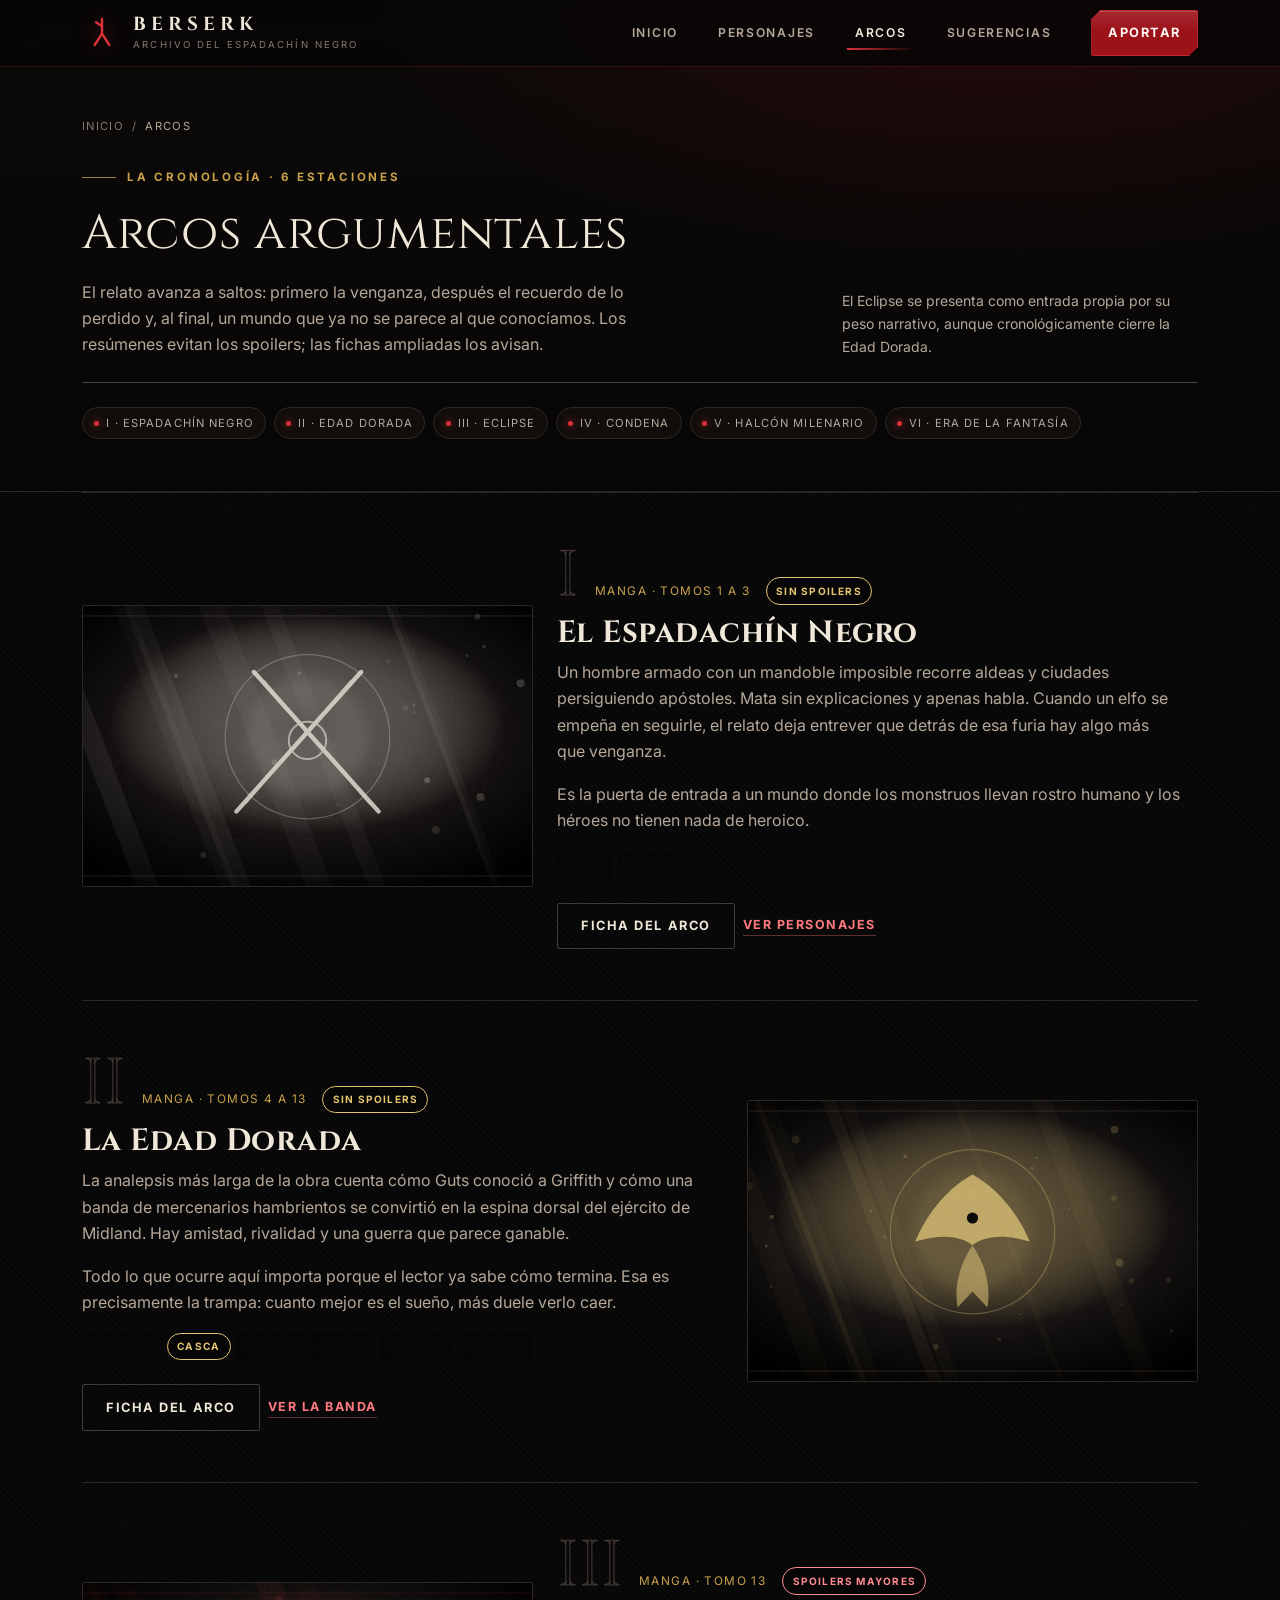
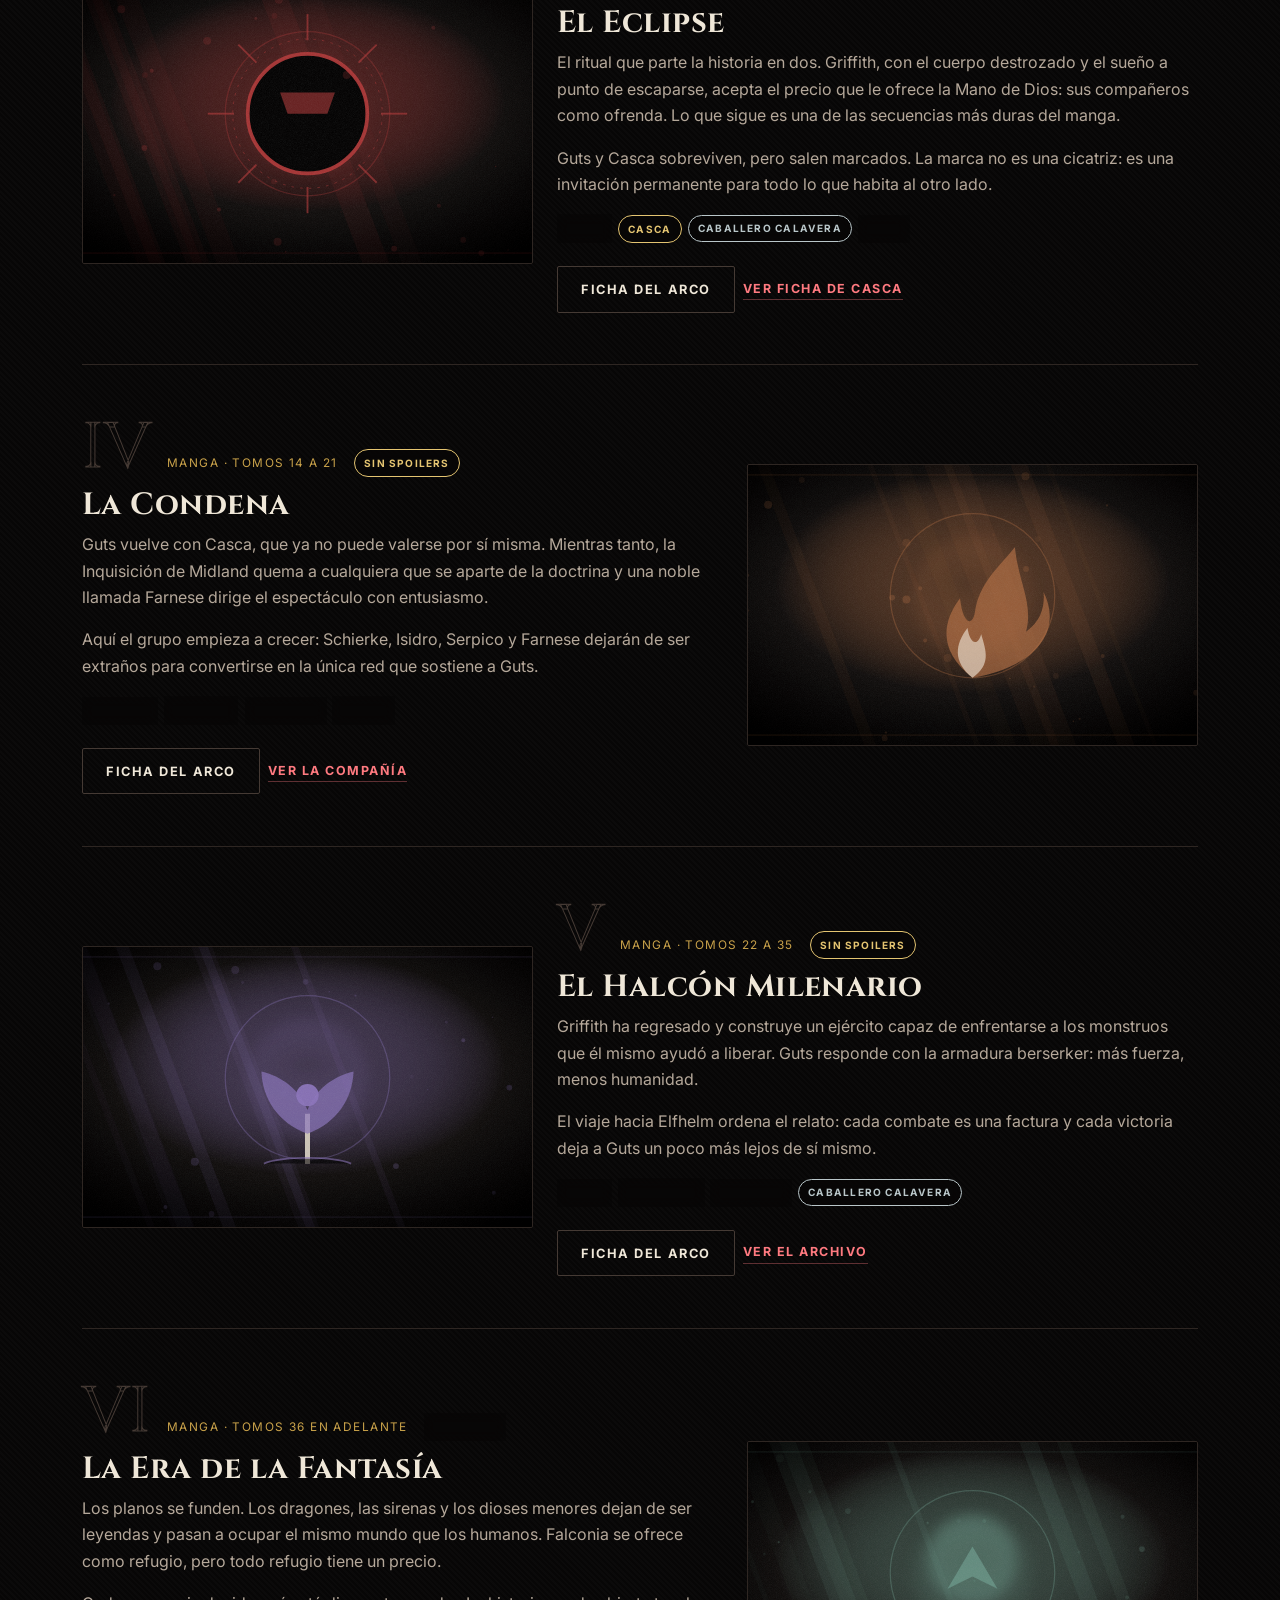
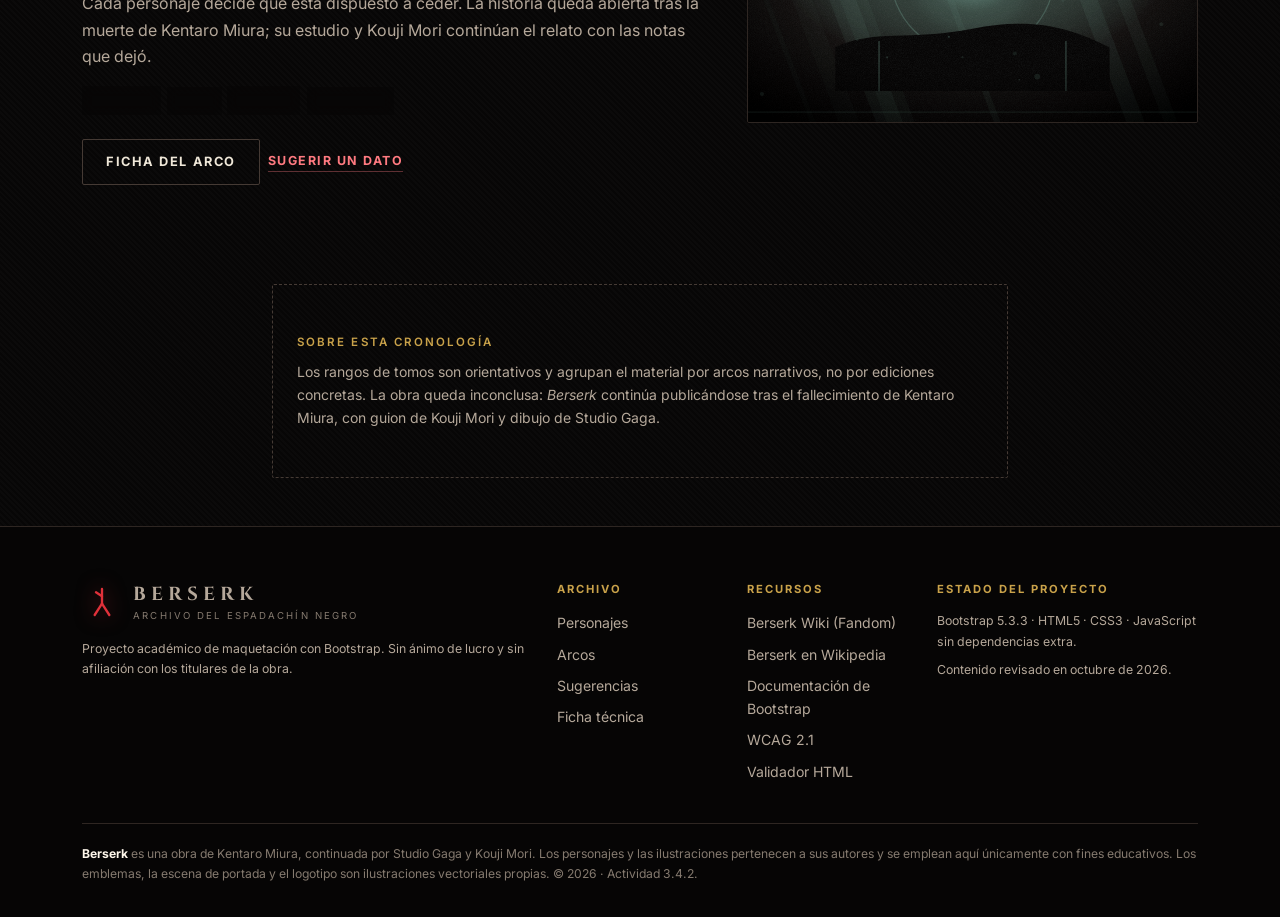
==== commit e0fe2c0f: "Amplía el archivo a 30 fichas y arregla la ficha modal - Corrige el fallo que impedía abrir las fich" ====
--- a/arcos.html
+++ b/arcos.html
@@ -440,6 +440,8 @@
         <div class="col-6 col-lg-2">
           <h2>Recursos</h2>
           <ul class="emi-footer__lista">
+            <li><a href="https://berserk.fandom.com/wiki/Berserk_Wiki" target="_blank" rel="noopener noreferrer">Berserk Wiki (Fandom)</a></li>
+            <li><a href="https://es.wikipedia.org/wiki/Berserk_(manga)" target="_blank" rel="noopener noreferrer">Berserk en Wikipedia</a></li>
             <li><a href="https://getbootstrap.com/docs/5.3/" target="_blank" rel="noopener noreferrer">Documentación de Bootstrap</a></li>
             <li><a href="https://www.w3.org/WAI/WCAG21/quickref/" target="_blank" rel="noopener noreferrer">WCAG 2.1</a></li>
             <li><a href="https://validator.w3.org/" target="_blank" rel="noopener noreferrer">Validador HTML</a></li>
--- a/assets/css/estilos.css
+++ b/assets/css/estilos.css
@@ -1028,6 +1028,95 @@
   .emi-hero__contenido { max-width: 46rem; }
 }
 
+/* 17. PANEL BOOTSTRAP ===================================================== */
+/* Pestañas, listas, barras, carrusel y acordeón nativos. El comportamiento lo
+   aporta bootstrap.bundle.min.js; aquí solo se ajusta el tema visual. */
+
+.emi-badge--kushan { color: #7fb1c9; }
+
+.card-archivo__acciones {
+  display: inline-flex;
+  flex-wrap: wrap;
+  align-items: center;
+  gap: .55rem;
+}
+.btn-enlace--externo { font-size: .7rem; opacity: .85; }
+.btn-enlace--externo:hover,
+.btn-enlace--externo:focus-visible { opacity: 1; }
+
+.emi-panel .nav-link { color: var(--emi-ceniza); font-size: .8rem; letter-spacing: .08em; text-transform: uppercase; }
+.emi-panel .nav-link:hover { color: var(--emi-oro); }
+.emi-panel .nav-link.active { color: #fff; }
+
+.emi-panel__contenido {
+  background: rgba(255, 255, 255, .02);
+  padding: 1.15rem;
+}
+.emi-panel__barra { height: .5rem; }
+
+.emi-panel .list-group-item,
+.emi-panel__contenido .list-group-item,
+.emi-fuentes .list-group-item {
+  background: transparent;
+  border-color: rgba(46, 38, 34, .7);
+  color: var(--emi-hueso);
+  font-size: .87rem;
+}
+.emi-fuentes .list-group-item:hover,
+.emi-fuentes .list-group-item:focus-visible { background: rgba(224, 49, 58, .12); color: #fff; }
+
+.emi-carrusel {
+  --bs-carousel-caption-color: #fff;
+  border: 1px solid var(--emi-borde);
+  border-radius: var(--emi-radio);
+  overflow: hidden;
+}
+.emi-carrusel .carousel-item img {
+  width: 100%;
+  aspect-ratio: 4 / 3;
+  object-fit: cover;
+  object-position: center 22%;
+  filter: grayscale(.2) contrast(1.05);
+}
+.emi-carrusel .carousel-item .carousel-caption {
+  inset-inline: 0;
+  bottom: 0;
+  padding: 1rem 1.15rem 2.4rem;
+  text-align: left;
+  color: #fff;
+  text-shadow: 0 2px 12px rgba(0, 0, 0, .9);
+  background: linear-gradient(0deg, rgba(5, 4, 4, .96) 55%, rgba(5, 4, 4, .55) 100%);
+}
+/* Bootstrap invierte el texto e indicadores del carrusel en tema oscuro
+   ([data-bs-theme=dark] .carousel .carousel-caption). Aquí mandan las imágenes
+   oscuras del archivo, así que se fuerzan los tonos claros. */
+[data-bs-theme="dark"] .emi-carrusel .carousel-indicators [data-bs-target] {
+  background-color: #fff;
+}
+.emi-carrusel .carousel-indicators { margin-bottom: .5rem; }
+.emi-carrusel .carousel-caption .btn-enlace--externo { color: #fff; }
+
+.emi-acordeon .accordion-item {
+  background: rgba(255, 255, 255, .02);
+  border-color: var(--emi-borde);
+}
+.emi-acordeon .accordion-button {
+  background: transparent;
+  color: var(--emi-hueso);
+  font-size: .92rem;
+}
+.emi-acordeon .accordion-button:not(.collapsed) {
+  background: rgba(224, 49, 58, .12);
+  color: #fff;
+  box-shadow: none;
+}
+.emi-acordeon .accordion-button:focus-visible {
+  border-color: var(--emi-oro);
+  box-shadow: 0 0 0 .2rem rgba(224, 176, 106, .25);
+}
+.emi-acordeon .accordion-button::after { filter: invert(1) sepia(.3) saturate(2); }
+.emi-acordeon .accordion-body { color: var(--emi-ceniza); font-size: .88rem; }
+
 /* Impresión: versión legible en papel. */
 @media print {
   body { background: #fff !important; color: #111 !important; }
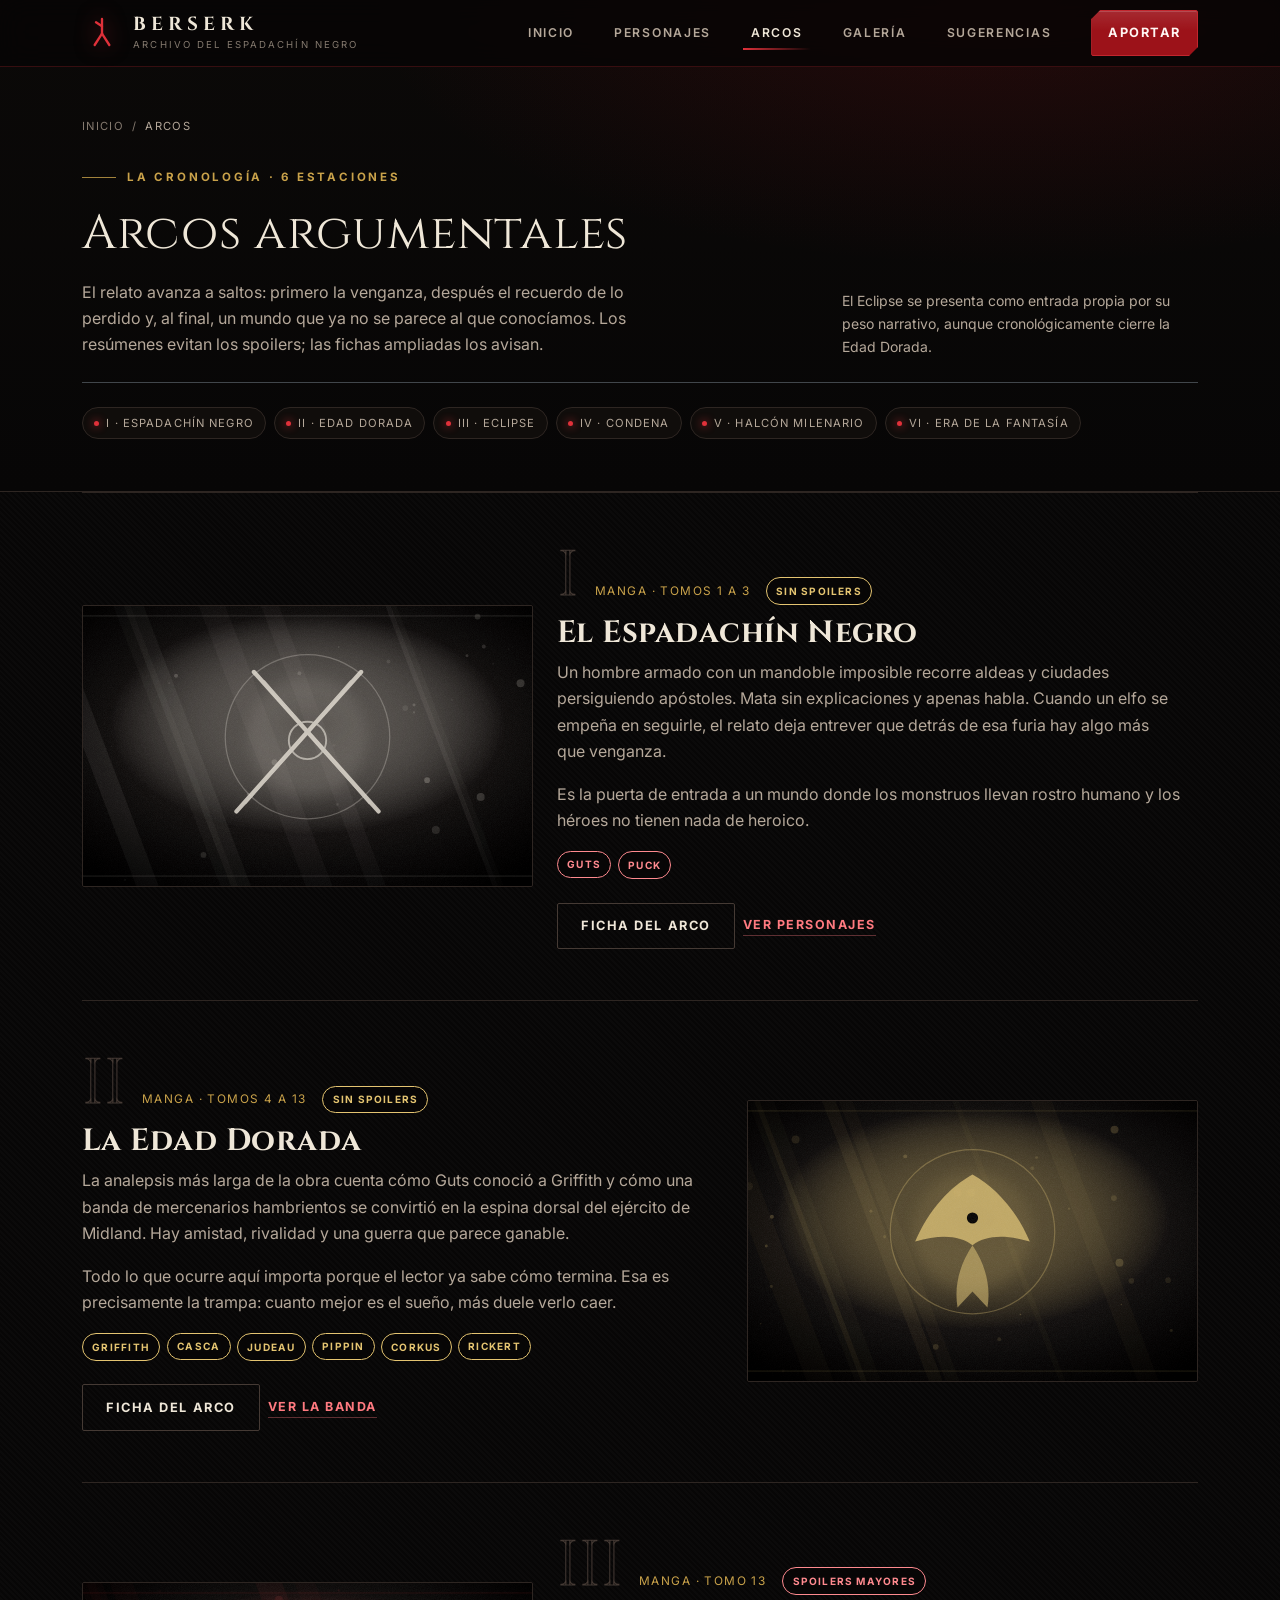
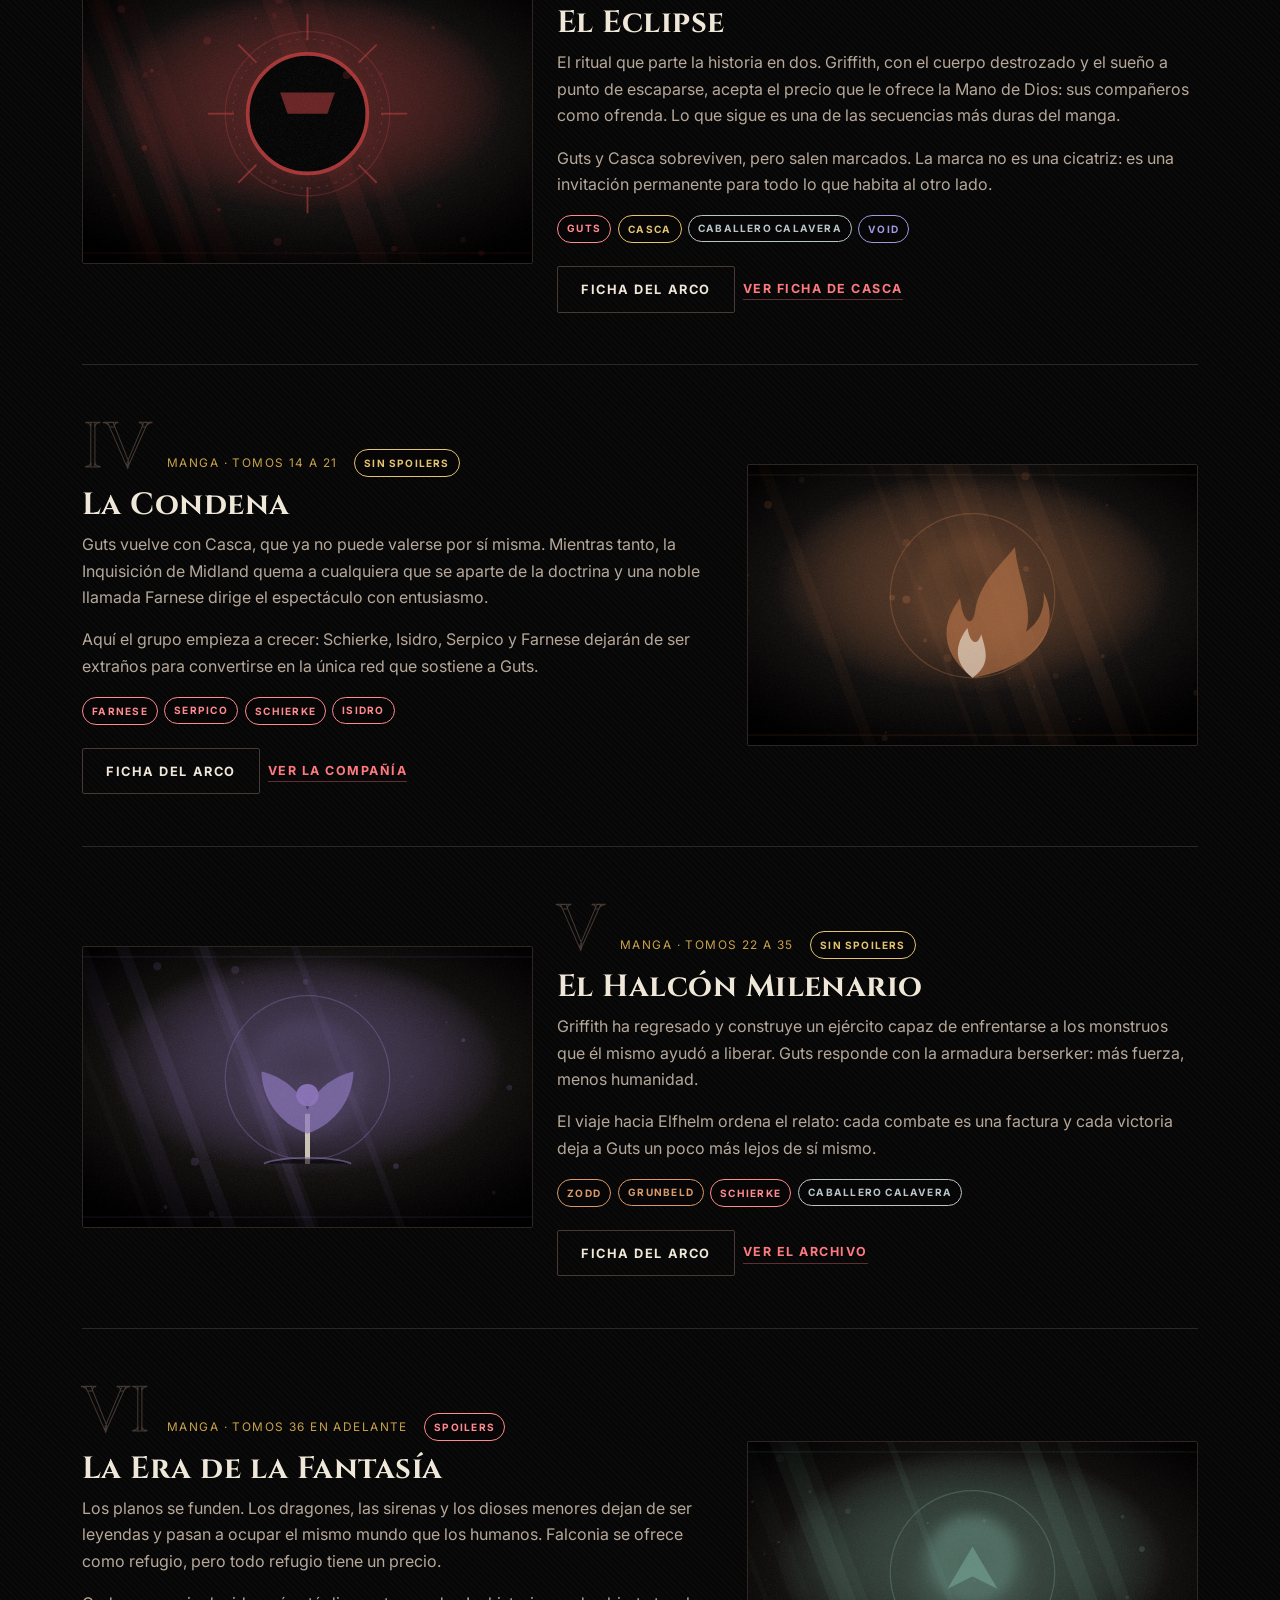
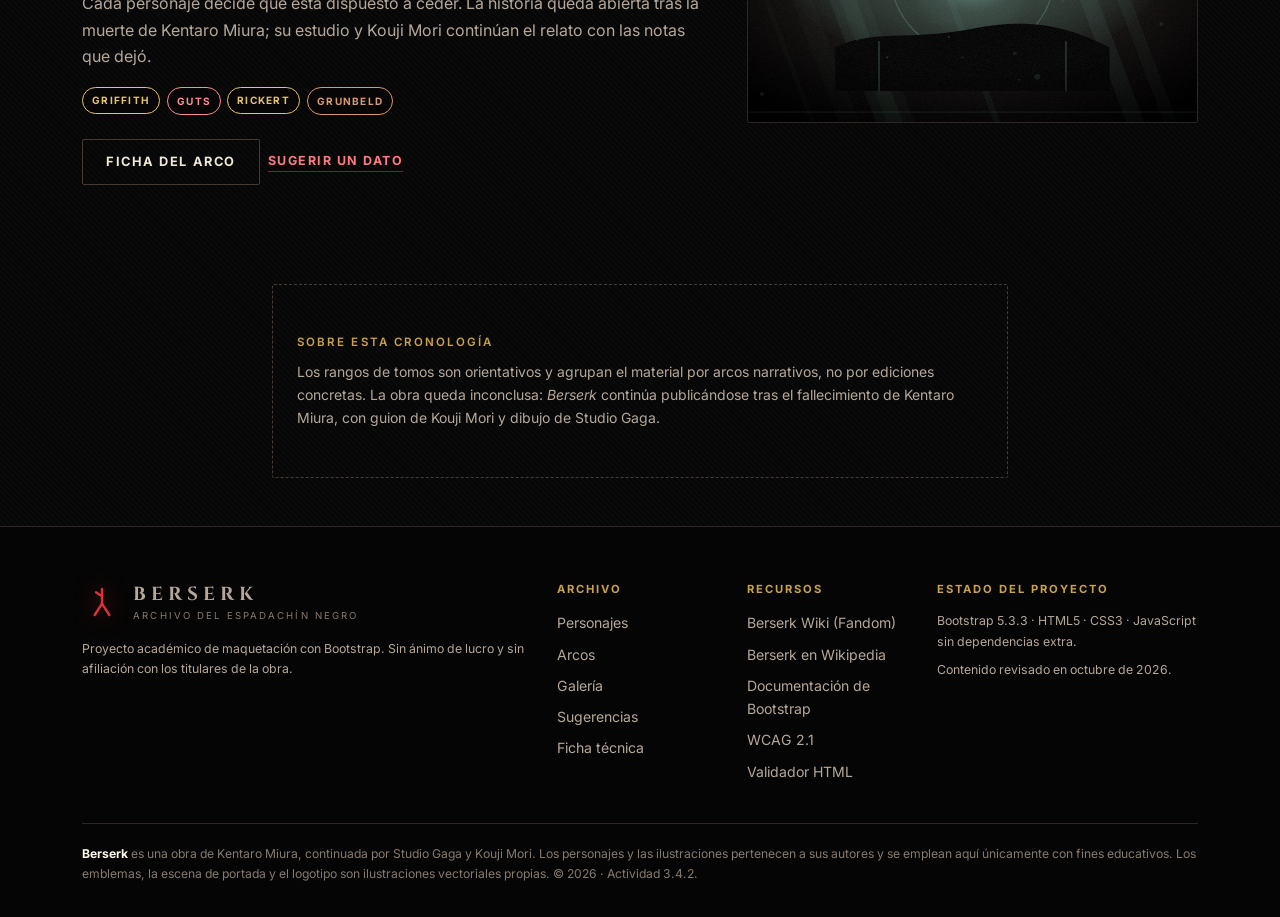
==== commit 783ff6ff: "Añadir galería de 28 paneles del manga - Nueva página galeria.html dedicada al dibujo de Kentaro Miu" ====
--- a/arcos.html
+++ b/arcos.html
@@ -44,6 +44,7 @@
             <li class="nav-item"><a class="nav-link" href="index.html">Inicio</a></li>
             <li class="nav-item"><a class="nav-link" href="personajes.html">Personajes</a></li>
             <li class="nav-item"><a class="nav-link" href="arcos.html" aria-current="page">Arcos</a></li>
+            <li class="nav-item"><a class="nav-link" href="galeria.html">Galería</a></li>
             <li class="nav-item"><a class="nav-link" href="sugerencias.html">Sugerencias</a></li>
             <li class="nav-item ms-lg-2">
               <a class="btn btn-sangre btn-sm px-3" href="sugerencias.html">Aportar</a>
@@ -432,6 +433,7 @@
           <ul class="emi-footer__lista">
             <li><a href="personajes.html">Personajes</a></li>
             <li><a href="arcos.html">Arcos</a></li>
+            <li><a href="galeria.html">Galería</a></li>
             <li><a href="sugerencias.html">Sugerencias</a></li>
             <li><a href="index.html#tecnica">Ficha técnica</a></li>
           </ul>
--- a/assets/css/estilos.css
+++ b/assets/css/estilos.css
@@ -1117,6 +1117,410 @@
 .emi-acordeon .accordion-button::after { filter: invert(1) sepia(.3) saturate(2); }
 .emi-acordeon .accordion-body { color: var(--emi-ceniza); font-size: .88rem; }
 
+/* 18. GALERÍA DE PANELES ================================================== */
+.emi-galeria-hero {
+  position: relative;
+  padding: clamp(7rem, 13vh, 9rem) 0 clamp(2.5rem, 5vw, 4rem);
+  border-bottom: 1px solid var(--emi-borde);
+  background:
+    radial-gradient(900px 420px at 82% 6%, rgba(156, 18, 25, .2), transparent 70%),
+    radial-gradient(700px 380px at 4% 90%, rgba(201, 162, 74, .07), transparent 72%),
+    linear-gradient(180deg, #0b0908, var(--emi-tinta));
+  overflow: hidden;
+}
+
+.emi-galeria-hero h1 em {
+  font-style: normal;
+  color: var(--emi-oro);
+  text-shadow: 0 0 38px rgba(201, 162, 74, .28);
+}
+
+.emi-galeria-hero__lamina {
+  position: relative;
+  margin: 0;
+  overflow: hidden;
+  border: 1px solid var(--emi-borde-claro);
+  background: #0a0807;
+  box-shadow: var(--emi-sombra);
+}
+
+.emi-galeria-hero__lamina img {
+  display: block;
+  width: 100%;
+  height: auto;
+  filter: grayscale(1) contrast(1.06);
+  transform-origin: 62% 42%;
+  animation: emi-lamina-zoom 26s ease-in-out infinite alternate;
+}
+
+/* Viñeta sobre la lámina: la integra con el fondo oscuro. */
+.emi-galeria-hero__lamina::after {
+  content: "";
+  position: absolute;
+  inset: 0;
+  pointer-events: none;
+  box-shadow: inset 0 0 90px 18px rgba(7, 6, 6, .55);
+}
+
+.emi-galeria-hero__pie {
+  position: absolute;
+  left: 0;
+  right: 0;
+  bottom: 0;
+  z-index: 1;
+  display: flex;
+  flex-wrap: wrap;
+  justify-content: space-between;
+  gap: .4rem 1rem;
+  padding: 1.6rem 1rem .7rem;
+  background: linear-gradient(0deg, rgba(7, 6, 6, .94), transparent);
+  font-size: .64rem;
+  font-weight: 700;
+  letter-spacing: .18em;
+  text-transform: uppercase;
+  color: var(--emi-ceniza);
+}
+
+@keyframes emi-lamina-zoom {
+  from { transform: scale(1); }
+  to { transform: scale(1.07); }
+}
+
+/* Cinta de miniaturas en movimiento continuo. */
+.emi-cinta {
+  position: relative;
+  padding: .85rem 0;
+  border-bottom: 1px solid var(--emi-borde);
+  background: #080706;
+  overflow: hidden;
+  -webkit-mask-image: linear-gradient(90deg, transparent, #000 7%, #000 93%, transparent);
+  mask-image: linear-gradient(90deg, transparent, #000 7%, #000 93%, transparent);
+}
+
+.emi-cinta__pista {
+  display: flex;
+  width: max-content;
+  animation: emi-cinta-mover 95s linear infinite;
+}
+
+.emi-cinta:hover .emi-cinta__pista,
+.emi-cinta:focus-within .emi-cinta__pista { animation-play-state: paused; }
+
+.emi-cinta__pista img {
+  height: 104px;
+  width: auto;
+  margin-right: .7rem;
+  border: 1px solid var(--emi-borde);
+  filter: grayscale(1) brightness(.78) contrast(1.05);
+  transition: filter var(--emi-transicion), transform var(--emi-transicion);
+}
+
+.emi-cinta__pista img:hover { filter: none; transform: translateY(-2px); }
+
+@keyframes emi-cinta-mover {
+  from { transform: translate3d(0, 0, 0); }
+  to { transform: translate3d(-50%, 0, 0); }
+}
+
+/* Barra de filtros y contador. */
+.emi-toolbar-galeria {
+  display: flex;
+  flex-wrap: wrap;
+  align-items: center;
+  gap: 1rem;
+  padding-bottom: 1rem;
+  border-bottom: 1px solid var(--emi-borde);
+}
+
+.emi-filtros { display: flex; flex-wrap: wrap; gap: .45rem; }
+
+.emi-icono { vertical-align: -2px; margin-right: .3rem; }
+
+.emi-filtro {
+  padding: .42rem .8rem;
+  border: 1px solid var(--emi-borde);
+  border-radius: 999px;
+  background: rgba(20, 16, 14, .65);
+  color: var(--emi-ceniza);
+  font-size: .66rem;
+  font-weight: 700;
+  letter-spacing: .14em;
+  text-transform: uppercase;
+  transition: color var(--emi-transicion), background var(--emi-transicion),
+              border-color var(--emi-transicion);
+}
+
+.emi-filtro:hover {
+  color: var(--emi-hueso);
+  border-color: var(--emi-borde-claro);
+}
+
+.emi-filtro:focus-visible {
+  outline: 2px solid var(--emi-oro);
+  outline-offset: 2px;
+}
+
+.emi-filtro[aria-pressed="true"] {
+  color: #1b1207;
+  background: var(--emi-oro);
+  border-color: var(--emi-oro);
+}
+
+.emi-filtro__n {
+  margin-left: .35rem;
+  font-variant-numeric: tabular-nums;
+  opacity: .7;
+}
+
+/* Rejilla tipo mampostería: cada lámina conserva su proporción. */
+.emi-rejilla-paneles { column-count: 4; column-gap: 1.1rem; }
+
+.emi-lamina {
+  position: relative;
+  break-inside: avoid;
+  margin: 0 0 1.1rem;
+  border: 1px solid var(--emi-borde);
+  background: #0b0908;
+}
+
+.js .emi-lamina {
+  opacity: 0;
+  transform: translateY(16px);
+  transition: opacity 520ms ease, transform 520ms ease;
+}
+
+.js .emi-lamina.is-visible { opacity: 1; transform: none; }
+
+.emi-lamina__boton {
+  display: block;
+  width: 100%;
+  padding: 0;
+  border: 0;
+  background: none;
+  color: inherit;
+  text-align: left;
+  cursor: zoom-in;
+}
+
+.emi-lamina__media { position: relative; overflow: hidden; }
+
+.emi-lamina__media img {
+  display: block;
+  width: 100%;
+  height: auto;
+  transition: transform 700ms cubic-bezier(.16, .84, .28, 1), filter 400ms ease;
+}
+
+.emi-lamina__boton:hover img,
+.emi-lamina__boton:focus-visible img {
+  transform: scale(1.04);
+  filter: contrast(1.08) brightness(1.05);
+}
+
+.emi-lamina__zoom {
+  position: absolute;
+  top: .6rem;
+  right: .6rem;
+  display: grid;
+  place-items: center;
+  width: 32px;
+  height: 32px;
+  border: 1px solid rgba(239, 231, 216, .4);
+  background: rgba(7, 6, 6, .6);
+  color: var(--emi-hueso);
+  font-size: .8rem;
+  opacity: 0;
+  transform: translateY(-4px);
+  transition: opacity var(--emi-transicion), transform var(--emi-transicion);
+}
+
+.emi-lamina__boton:hover .emi-lamina__zoom,
+.emi-lamina__boton:focus-visible .emi-lamina__zoom {
+  opacity: 1;
+  transform: none;
+}
+
+.emi-lamina__cuerpo {
+  padding: .7rem .85rem .85rem;
+  border-top: 1px solid var(--emi-borde);
+}
+
+.emi-lamina__meta {
+  display: flex;
+  justify-content: space-between;
+  gap: .5rem;
+  font-size: .6rem;
+  font-weight: 700;
+  letter-spacing: .16em;
+  text-transform: uppercase;
+  color: var(--emi-ceniza-oscura);
+}
+
+.emi-lamina__titulo {
+  margin: .35rem 0 0;
+  font-family: var(--emi-display);
+  font-size: 1rem;
+  line-height: 1.25;
+  color: var(--emi-hueso);
+}
+
+.emi-lamina__boton:focus-visible { outline: 2px solid var(--emi-oro); outline-offset: -2px; }
+
+/* Fichas de análisis del trazo. */
+.emi-seccion--borde { border-top: 1px solid var(--emi-borde); }
+
+.emi-trazo {
+  height: 100%;
+  padding: 1.3rem;
+  border: 1px solid var(--emi-borde);
+  background: linear-gradient(160deg, #14100e, #0a0807);
+}
+
+.emi-trazo__num {
+  font-family: var(--emi-display);
+  font-size: .8rem;
+  letter-spacing: .22em;
+  color: var(--emi-brasa);
+}
+
+.emi-trazo h3 { margin: .55rem 0 .5rem; font-size: 1.02rem; }
+
+.emi-trazo p {
+  margin: 0;
+  font-size: .86rem;
+  line-height: 1.6;
+  color: var(--emi-ceniza);
+}
+
+/* Avance de la galería en la portada. */
+.emi-avance {
+  position: relative;
+  display: block;
+  overflow: hidden;
+  border: 1px solid var(--emi-borde);
+  background: #0b0908;
+}
+
+.emi-avance img {
+  display: block;
+  width: 100%;
+  height: auto;
+  filter: grayscale(1) contrast(1.05);
+  transition: transform 650ms cubic-bezier(.16, .84, .28, 1), filter 400ms ease;
+}
+
+.emi-avance:hover img,
+.emi-avance:focus-visible img {
+  transform: scale(1.045);
+  filter: none;
+}
+
+.emi-avance:focus-visible { outline: 2px solid var(--emi-oro); outline-offset: -2px; }
+
+.emi-avance__pie {
+  position: absolute;
+  inset: auto 0 0 0;
+  padding: 1.8rem .75rem .7rem;
+  background: linear-gradient(0deg, rgba(7, 6, 6, .96), transparent);
+  font-size: .74rem;
+  line-height: 1.4;
+  color: var(--emi-ceniza);
+}
+
+.emi-avance__pie strong {
+  display: block;
+  margin-bottom: .15rem;
+  color: var(--emi-oro);
+  font-size: .58rem;
+  letter-spacing: .2em;
+  text-transform: uppercase;
+}
+
+.emi-nota-legal {
+  padding-top: 1.2rem;
+  border-top: 1px dashed var(--emi-borde);
+  font-size: .78rem;
+  line-height: 1.65;
+  color: var(--emi-ceniza-oscura);
+}
+
+.emi-aviso {
+  padding: 1rem 1.2rem;
+  border: 1px dashed var(--emi-borde-claro);
+  color: var(--emi-ceniza);
+  font-size: .9rem;
+}
+
+/* Visor ampliado. */
+.modal-panel .modal-content {
+  background: #070606;
+  border: 1px solid var(--emi-borde-claro);
+  border-radius: var(--emi-radio);
+  box-shadow: 0 40px 90px -40px #000;
+}
+
+.modal-panel .modal-header { border-bottom: 1px solid var(--emi-borde); padding: 1rem 1.2rem; }
+.modal-panel .modal-body { padding: 1.1rem; }
+.modal-panel .modal-footer { border-top: 1px solid var(--emi-borde); padding: .9rem 1.2rem; }
+.modal-panel .btn-close { filter: invert(1) grayscale(1) brightness(1.8); opacity: .7; }
+.modal-panel .btn-close:hover { opacity: 1; }
+
+.emi-visor { margin: 0; }
+
+.emi-visor img {
+  display: block;
+  width: 100%;
+  max-height: 58vh;
+  object-fit: contain;
+  background: #000;
+  border: 1px solid var(--emi-borde);
+}
+
+.emi-visor__pie {
+  padding-top: .9rem;
+  max-width: 78ch;
+  font-size: .88rem;
+  line-height: 1.65;
+  color: var(--emi-ceniza);
+}
+
+.emi-visor__acciones { justify-content: space-between; gap: 1rem; }
+
+.emi-visor__cuenta {
+  min-width: 4.5rem;
+  text-align: center;
+  font-size: .76rem;
+  letter-spacing: .12em;
+  color: var(--emi-ceniza);
+  font-variant-numeric: tabular-nums;
+}
+
+/* Adaptación de la galería. */
+@media (max-width: 1199.98px) {
+  .emi-rejilla-paneles { column-count: 3; }
+}
+
+@media (max-width: 767.98px) {
+  .emi-rejilla-paneles { column-count: 2; }
+  .emi-cinta__pista img { height: 82px; }
+  .emi-galeria-hero__lamina { margin-top: .5rem; }
+}
+
+@media (max-width: 479.98px) {
+  .emi-rejilla-paneles { column-count: 1; }
+  .emi-toolbar-galeria { align-items: stretch; }
+}
+
+/* Sin movimiento: fuera animaciones, el contenido queda visible. */
+@media (prefers-reduced-motion: reduce) {
+  .emi-galeria-hero__lamina img { animation: none; }
+  .emi-cinta__pista { animation: none; }
+  .emi-lamina__media img { transition: none; }
+  .emi-lamina__boton:hover img,
+  .emi-lamina__boton:focus-visible img { transform: none; }
+  .js .emi-lamina { opacity: 1; transform: none; transition: none; }
+}
+
 /* Impresión: versión legible en papel. */
 @media print {
   body { background: #fff !important; color: #111 !important; }
